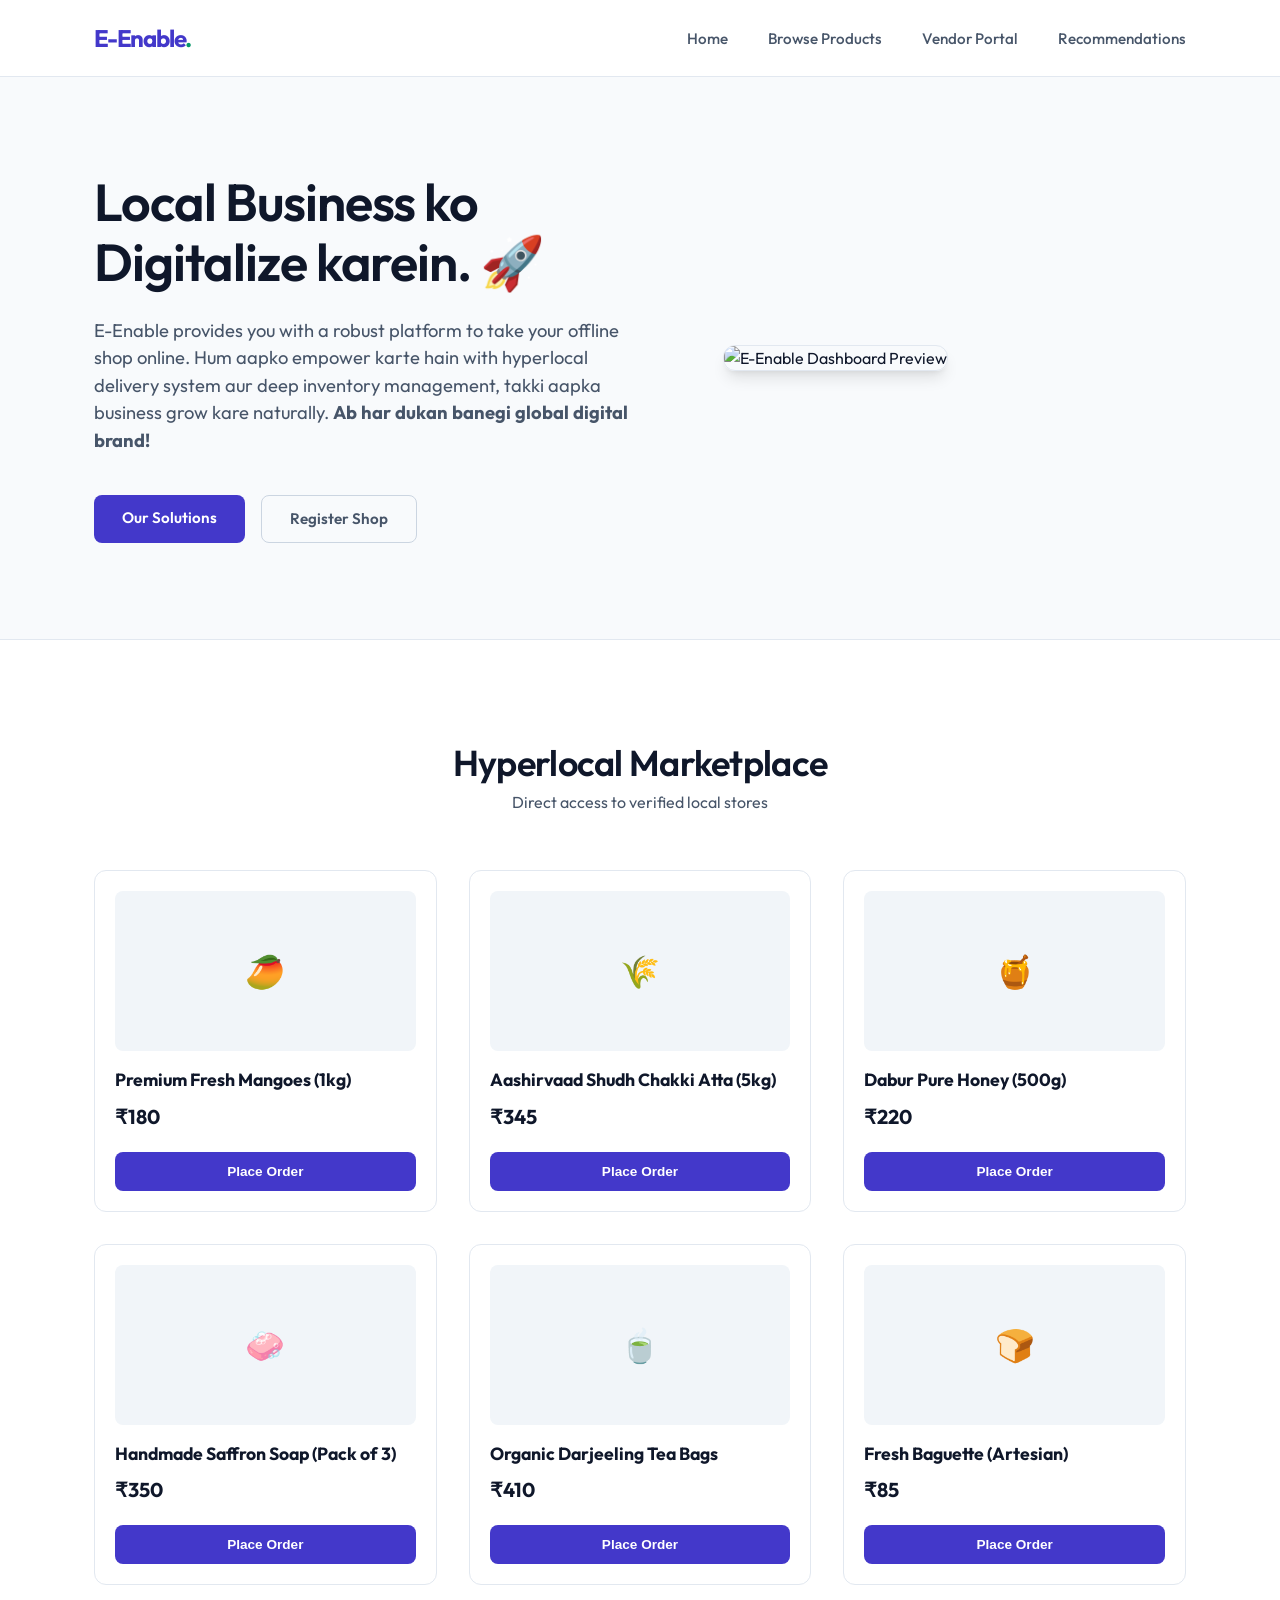
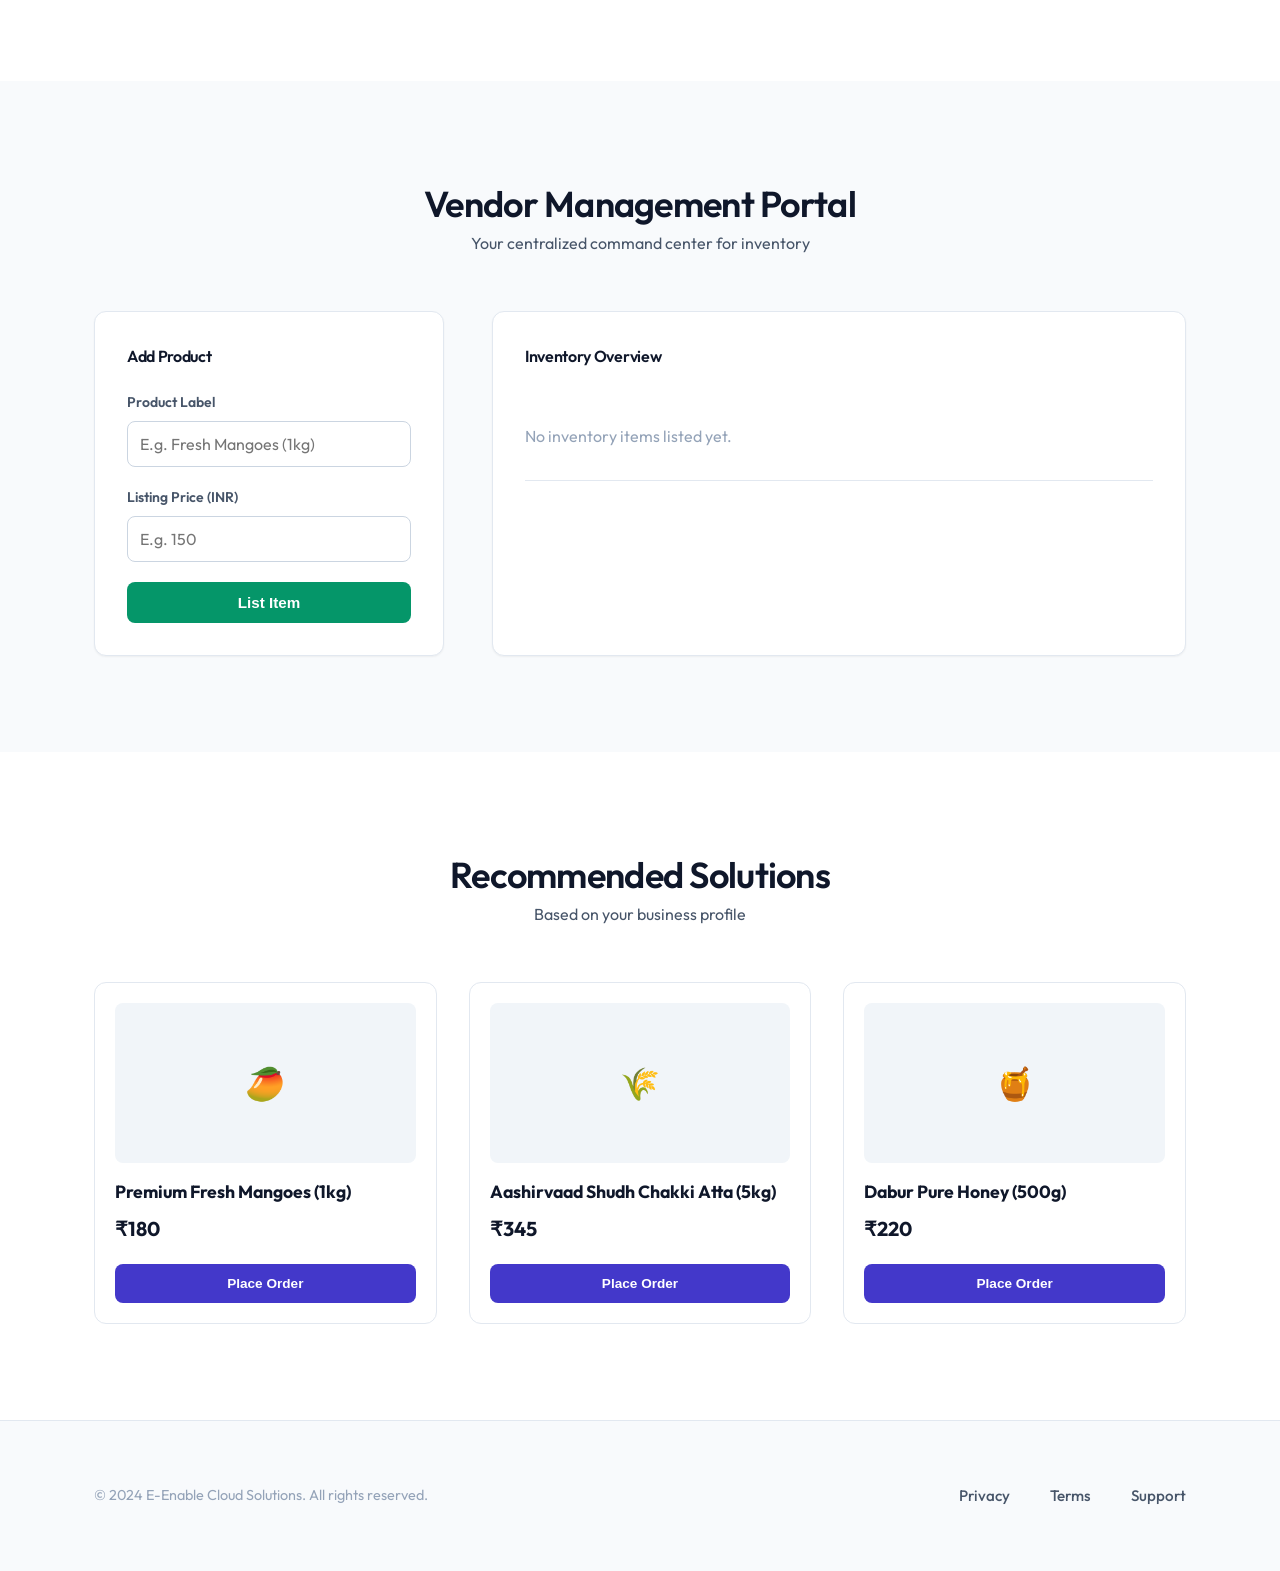
==== index.html @ 658ec9e9 "Done" ====
<!DOCTYPE html>
<html lang="en">
<head>
    <meta charset="UTF-8">
    <meta name="viewport" content="width=device-width, initial-scale=1.0">
    <title>E-Enable | Professional E-Commerce Enabler for Local Shops</title>
    <!-- Professional Google Font: Outfit (Tech-forward and clean) -->
    <link href="https://fonts.googleapis.com/css2?family=Outfit:wght@300;400;500;600;700&display=swap" rel="stylesheet">
    <link rel="stylesheet" href="style.css">
</head>
<body>
    <!-- Navbar -->
    <nav class="navbar">
        <div class="container flex-nav">
            <h1 class="logo">E-Enable<span>.</span></h1>
            <ul class="nav-links">
                <li><a href="#home">Home</a></li>
                <li><a href="#hyperlocal">Browse Products</a></li>
                <li><a href="#vendor">Vendor Portal</a></li>
                <li><a href="#recommendations">Recommendations</a></li>
            </ul>
        </div>
    </nav>

    <!-- Hero Section -->
    <header id="home" class="hero">
        <div class="container hero-content-wrapper">
            <div class="hero-text">
                <h2>Local Business ko Digitalize karein. 🚀</h2>
                <p>E-Enable provides you with a robust platform to take your offline shop online. Hum aapko empower karte hain with hyperlocal delivery system aur deep inventory management, takki aapka business grow kare naturally. <strong>Ab har dukan banegi global digital brand!</strong></p>
                <div class="hero-btns">
                    <a href="#hyperlocal" class="btn-primary">Our Solutions</a>
                    <a href="#vendor" class="btn-outline">Register Shop</a>
                </div>
            </div>
            <div class="hero-image">
                <img src="professional_vendor_hero_1773980829207.png" alt="E-Enable Dashboard Preview">
            </div>
        </div>
    </header>

    <!-- Hyperlocal Section -->
    <section id="hyperlocal" class="section">
        <div class="container">
            <div class="text-center" style="margin-bottom: 3.5rem;">
                <h3 style="font-size: 2.25rem;">Hyperlocal Marketplace</h3>
                <p style="color: var(--text-secondary);">Direct access to verified local stores</p>
            </div>
            <div id="product-grid" class="grid-container">
                <!-- Data-driven product cards -->
            </div>
        </div>
    </section>

    <!-- Vendor Dashboard -->
    <section id="vendor" class="section" style="background-color: var(--bg-surface);">
        <div class="container">
            <div class="text-center" style="margin-bottom: 3.5rem;">
                <h3 style="font-size: 2.25rem;">Vendor Management Portal</h3>
                <p style="color: var(--text-secondary);">Your centralized command center for inventory</p>
            </div>
            <div class="dashboard-wrapper">
                <!-- Add Product Form -->
                <div class="dashboard-card shadow-lg">
                    <h4 style="margin-bottom: 1.5rem;">Add Product</h4>
                    <form id="add-product-form">
                        <div class="form-group">
                            <label for="p-name">Product Label</label>
                            <input type="text" id="p-name" placeholder="E.g. Fresh Mangoes (1kg)" required>
                        </div>
                        <div class="form-group">
                            <label for="p-price">Listing Price (INR)</label>
                            <input type="number" id="p-price" placeholder="E.g. 150" required>
                        </div>
                        <button type="submit" class="btn-success">List Item</button>
                    </form>
                </div>

                <!-- Inventory List -->
                <div class="dashboard-card shadow-lg">
                    <h4 style="margin-bottom: 1.5rem;">Inventory Overview</h4>
                    <ul id="vendor-product-list" class="product-list">
                        <li class="empty-msg" style="text-align: center; padding: 2rem 0; color: var(--text-muted);">
                            No inventory items listed yet.
                        </li>
                    </ul>
                </div>
            </div>
        </div>
    </section>

    <!-- Recommendations -->
    <section id="recommendations" class="section">
        <div class="container">
            <div class="text-center" style="margin-bottom: 3.5rem;">
                <h3 style="font-size: 2.25rem;">Recommended Solutions</h3>
                <p style="color: var(--text-secondary);">Based on your business profile</p>
            </div>
            <div id="recommendation-grid" class="grid-container">
                <!-- Dynamic Recommendations -->
            </div>
        </div>
    </section>

    <!-- Simple Professional Footer -->
    <footer class="section" style="padding: 4rem 0; border-top: 1px solid var(--border-light); background: var(--bg-surface);">
        <div class="container flex-nav">
            <p style="color: var(--text-muted); font-size: 0.9rem;">&copy; 2024 E-Enable Cloud Solutions. All rights reserved.</p>
            <div class="nav-links">
                <a href="#">Privacy</a>
                <a href="#">Terms</a>
                <a href="#">Support</a>
            </div>
        </div>
    </footer>

    <script src="script.js"></script>
</body>
</html>
---- style.css ----
/* 
  Professional E-Commerce Enabler Design System 
  Focus: Clean, Modern, Minimalist, Enterprise-grade 
*/

:root {
    /* Refined Color Palette (Professional / Fintech feel) */
    --brand-primary: #4338ca; /* Indigo 700 */
    --brand-primary-hover: #3730a3;
    --brand-secondary: #059669; /* Emerald 600 */
    --brand-secondary-hover: #047857;
    
    --bg-main: #ffffff;
    --bg-surface: #f8fafc;
    --bg-accent: #f1f5f9;
    
    --text-primary: #0f172a; /* Slate 900 */
    --text-secondary: #475569; /* Slate 600 */
    --text-muted: #94a3b8; /* Slate 400 */
    
    --border-light: #e2e8f0;
    --border-base: #cbd5e1;
    
    /* Soft Professional Shadows */
    --shadow-sm: 0 1px 2px 0 rgb(0 0 0 / 0.05);
    --shadow-md: 0 4px 6px -1px rgb(0 0 0 / 0.1), 0 2px 4px -2px rgb(0 0 0 / 0.1);
    --shadow-lg: 0 10px 15px -3px rgb(0 0 0 / 0.1), 0 4px 6px -4px rgb(0 0 0 / 0.1);
    
    --radius-md: 8px;
    --radius-lg: 12px;
    --transition: all 0.2s cubic-bezier(0.4, 0, 0.2, 1);
}

/* Global Reset & Base */
* {
    margin: 0;
    padding: 0;
    box-sizing: border-box;
    -webkit-font-smoothing: antialiased;
}

body {
    font-family: 'Outfit', sans-serif;
    background-color: var(--bg-main);
    color: var(--text-primary);
    line-height: 1.5;
    scroll-behavior: smooth;
}

.container {
    max-width: 1140px;
    margin: 0 auto;
    padding: 0 1.5rem;
}

h1, h2, h3, h4 {
    font-family: 'Outfit', sans-serif; /* Switched to Outfit for a more tech-forward look */
    font-weight: 600;
    letter-spacing: -0.02em;
}

.text-center { text-align: center; }
.section { padding: 6rem 0; }

/* Navbar - Sleek & Modern */
.navbar {
    background: rgba(255, 255, 255, 0.8);
    backdrop-filter: blur(12px);
    border-bottom: 1px solid var(--border-light);
    padding: 1.25rem 0;
    position: sticky;
    top: 0;
    z-index: 1000;
}

.flex-nav {
    display: flex;
    justify-content: space-between;
    align-items: center;
}

.logo {
    font-size: 1.5rem;
    font-weight: 700;
    color: var(--brand-primary);
    letter-spacing: -0.05em;
}

.logo span { color: var(--brand-secondary); }

.nav-links {
    list-style: none;
    display: flex;
    gap: 2.5rem;
}

.nav-links a {
    text-decoration: none;
    color: var(--text-secondary);
    font-size: 0.95rem;
    font-weight: 500;
    transition: var(--transition);
}

.nav-links a:hover { color: var(--brand-primary); }

/* Hero Section - Professional White/Indigo contrast */
.hero {
    background-color: var(--bg-surface);
    padding: 6rem 0;
    border-bottom: 1px solid var(--border-light);
}

.hero-content-wrapper {
    display: grid;
    grid-template-columns: 1.1fr 0.9fr;
    align-items: center;
    gap: 4rem;
}

.hero h2 {
    font-size: 3.25rem;
    color: var(--text-primary);
    line-height: 1.15;
    margin-bottom: 1.5rem;
}

.hero p {
    font-size: 1.15rem;
    color: var(--text-secondary);
    margin-bottom: 2.5rem;
    max-width: 540px;
}

.hero-btns {
    display: flex;
    gap: 1rem;
}

.hero-image img {
    width: 100%;
    border-radius: var(--radius-lg);
    box-shadow: var(--shadow-lg);
    border: 1px solid var(--border-light);
}

/* Common Buttons */
.btn-primary, .btn-outline, .btn-success {
    padding: 0.75rem 1.75rem;
    border-radius: var(--radius-md);
    font-weight: 600;
    font-size: 0.95rem;
    cursor: pointer;
    transition: var(--transition);
    text-decoration: none;
    display: inline-block;
    border: none;
    text-align: center;
}

.btn-primary {
    background-color: var(--brand-primary);
    color: #fff;
}

.btn-primary:hover {
    background-color: var(--brand-primary-hover);
    transform: translateY(-1px);
    box-shadow: 0 4px 12px rgba(67, 56, 202, 0.25);
}

.btn-outline {
    background: transparent;
    border: 1px solid var(--border-base);
    color: var(--text-secondary);
}

.btn-outline:hover {
    background: var(--bg-accent);
    color: var(--text-primary);
}

.btn-success {
    background-color: var(--brand-secondary);
    color: #fff;
    width: 100%;
}

/* Product Cards - Minimalist */
.grid-container {
    display: grid;
    grid-template-columns: repeat(auto-fill, minmax(260px, 1fr));
    gap: 2rem;
}

.card {
    background: #fff;
    border: 1px solid var(--border-light);
    border-radius: var(--radius-lg);
    padding: 1.25rem;
    transition: var(--transition);
}

.card:hover {
    border-color: var(--brand-primary);
    box-shadow: var(--shadow-md);
    transform: translateY(-4px);
}

.product-img {
    background-color: var(--bg-accent);
    height: 160px;
    border-radius: var(--radius-md);
    margin-bottom: 1rem;
    display: flex;
    align-items: center;
    justify-content: center;
    font-size: 2rem;
}

.card h5 {
    font-size: 1.1rem;
    margin-bottom: 0.5rem;
    color: var(--text-primary);
}

.price {
    display: block;
    font-weight: 700;
    font-size: 1.25rem;
    color: var(--text-primary);
    margin-bottom: 1.25rem;
}

/* Dashboard UI */
.dashboard-wrapper {
    display: grid;
    grid-template-columns: 350px 1fr;
    gap: 3rem;
}

.dashboard-card {
    background: #fff;
    border: 1px solid var(--border-light);
    border-radius: var(--radius-lg);
    padding: 2rem;
    box-shadow: var(--shadow-sm);
}

.form-group { margin-bottom: 1.25rem; }
.form-group label {
    display: block;
    font-size: 0.875rem;
    font-weight: 600;
    margin-bottom: 0.5rem;
    color: var(--text-secondary);
}

.form-group input {
    width: 100%;
    padding: 0.75rem;
    border: 1px solid var(--border-base);
    border-radius: var(--radius-md);
    font-family: inherit;
    font-size: 1rem;
    transition: border-color 0.2s;
}

.form-group input:focus {
    outline: none;
    border-color: var(--brand-primary);
}

.product-list li {
    list-style: none;
    display: flex;
    justify-content: space-between;
    align-items: center;
    padding: 1rem 0;
    border-bottom: 1px solid var(--border-light);
}

.btn-delete {
    background: #fee2e2;
    color: #ef4444;
    border: none;
    padding: 0.4rem 0.8rem;
    border-radius: 6px;
    font-size: 0.8rem;
    font-weight: 600;
    cursor: pointer;
}

/* Responsive */
@media (max-width: 900px) {
    .hero-content-wrapper { grid-template-columns: 1fr; gap: 3rem; }
    .hero h2 { font-size: 2.5rem; }
    .dashboard-wrapper { grid-template-columns: 1fr; }
}
@media (max-width: 600px) {
    .nav-links { display: none; }
    .section { padding: 4rem 0; }
}
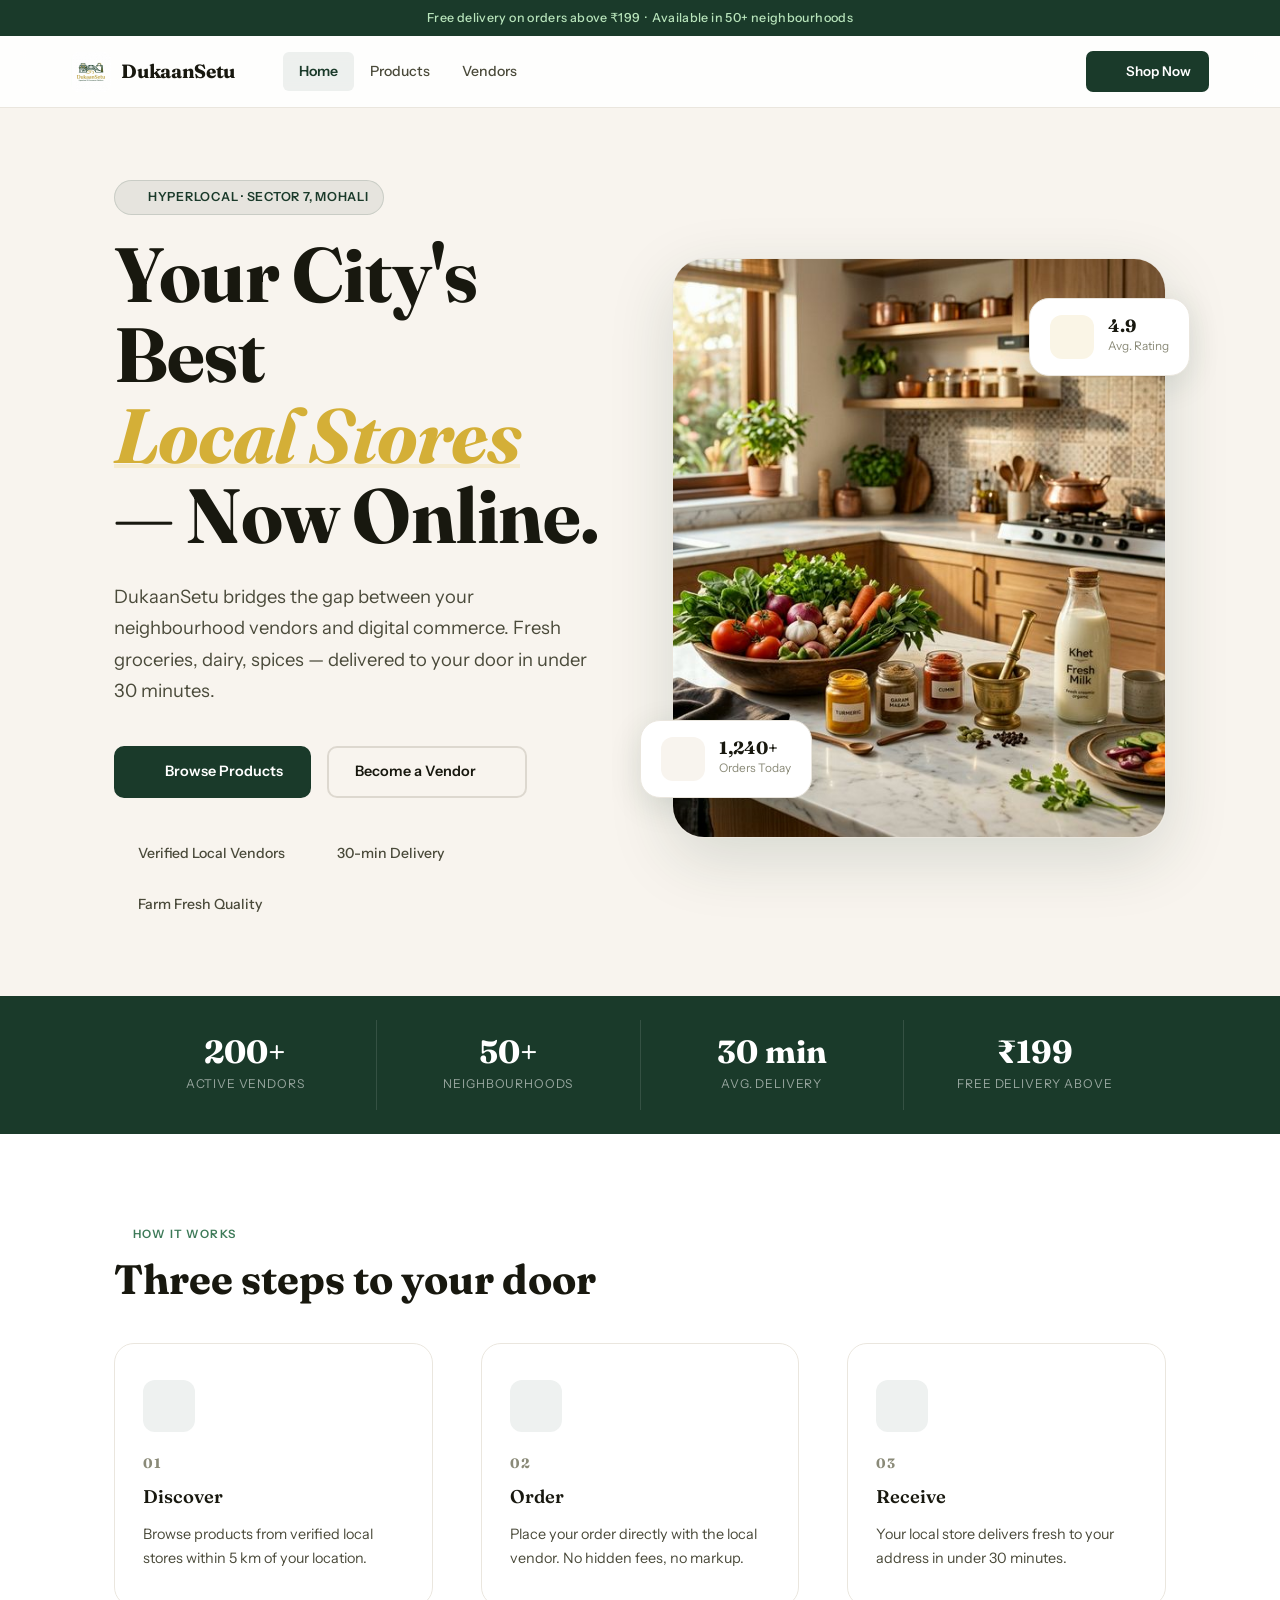
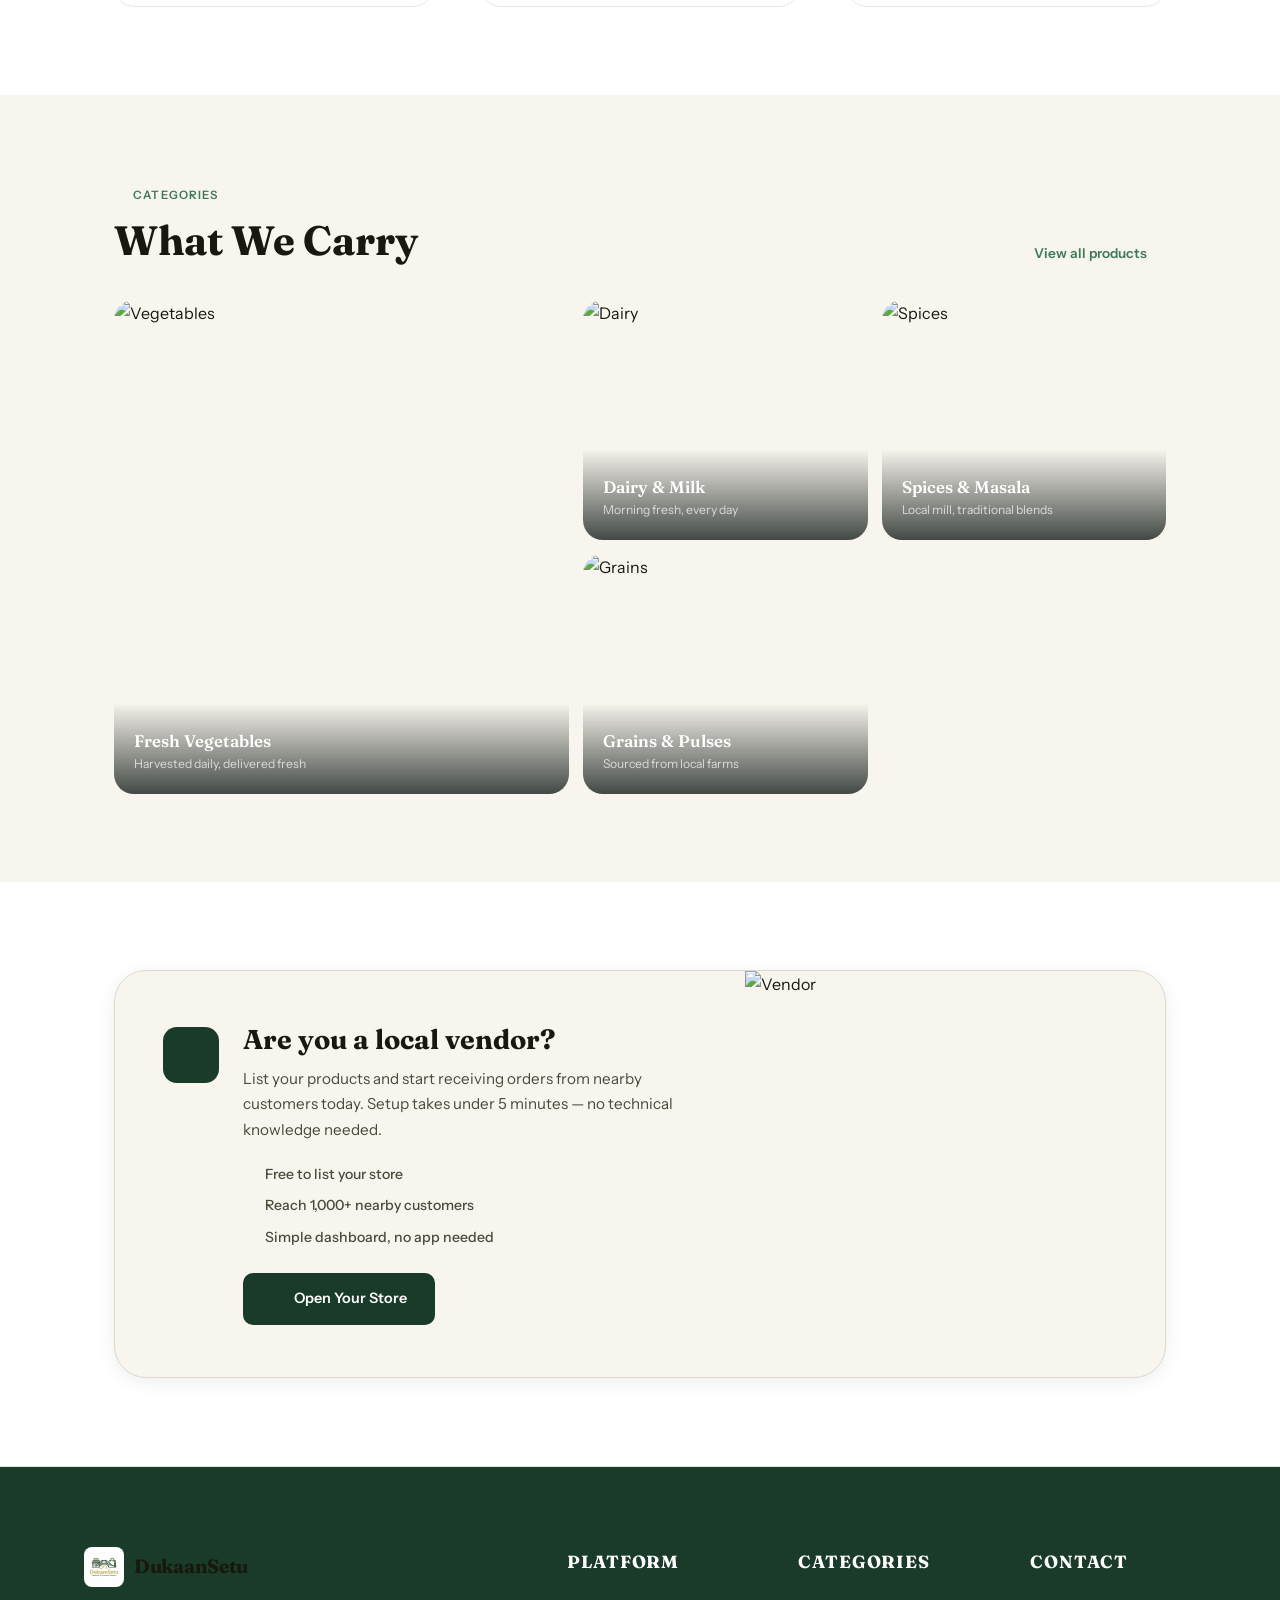
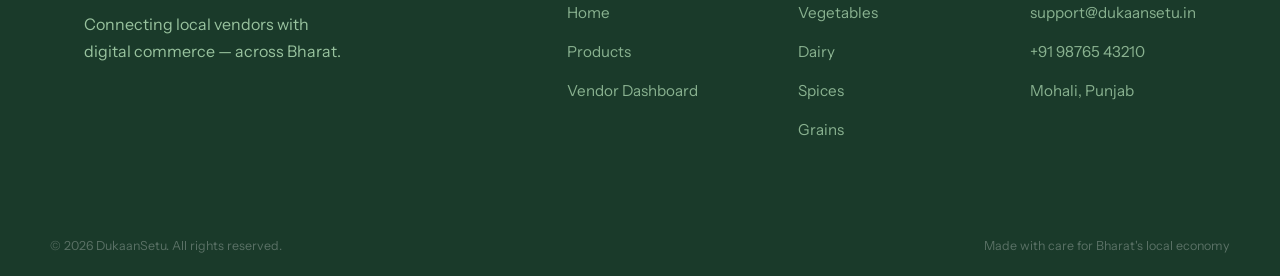
==== commit e0d0fcc3: "Done" ====
--- a/index.html
+++ b/index.html
@@ -1,119 +1,319 @@
 <!DOCTYPE html>
 <html lang="en">
 <head>
-    <meta charset="UTF-8">
-    <meta name="viewport" content="width=device-width, initial-scale=1.0">
-    <title>E-Enable | Professional E-Commerce Enabler for Local Shops</title>
-    <!-- Professional Google Font: Outfit (Tech-forward and clean) -->
-    <link href="https://fonts.googleapis.com/css2?family=Outfit:wght@300;400;500;600;700&display=swap" rel="stylesheet">
-    <link rel="stylesheet" href="style.css">
+  <meta charset="UTF-8"/>
+  <meta name="viewport" content="width=device-width, initial-scale=1.0"/>
+  <title>DukaanSetu — Hyperlocal Commerce Platform</title>
+  <link rel="stylesheet" href="style.css"/>
+  <link rel="preconnect" href="https://fonts.googleapis.com">
+  <link href="https://fonts.googleapis.com/css2?family=Fraunces:opsz,wght@9..144,300;9..144,500;9..144,700&family=Instrument+Sans:wght@400;500;600&display=swap" rel="stylesheet">
+  <!-- AOS Animation Library -->
+  <link href="https://unpkg.com/aos@2.3.1/dist/aos.css" rel="stylesheet">
+  <!-- Lucide icons -->
+  <script src="https://unpkg.com/lucide@latest/dist/umd/lucide.min.js"></script>
 </head>
 <body>
-    <!-- Navbar -->
-    <nav class="navbar">
-        <div class="container flex-nav">
-            <h1 class="logo">E-Enable<span>.</span></h1>
-            <ul class="nav-links">
-                <li><a href="#home">Home</a></li>
-                <li><a href="#hyperlocal">Browse Products</a></li>
-                <li><a href="#vendor">Vendor Portal</a></li>
-                <li><a href="#recommendations">Recommendations</a></li>
-            </ul>
-        </div>
-    </nav>
-
-    <!-- Hero Section -->
-    <header id="home" class="hero">
-        <div class="container hero-content-wrapper">
-            <div class="hero-text">
-                <h2>Local Business ko Digitalize karein. 🚀</h2>
-                <p>E-Enable provides you with a robust platform to take your offline shop online. Hum aapko empower karte hain with hyperlocal delivery system aur deep inventory management, takki aapka business grow kare naturally. <strong>Ab har dukan banegi global digital brand!</strong></p>
-                <div class="hero-btns">
-                    <a href="#hyperlocal" class="btn-primary">Our Solutions</a>
-                    <a href="#vendor" class="btn-outline">Register Shop</a>
-                </div>
-            </div>
-            <div class="hero-image">
-                <img src="professional_vendor_hero_1773980829207.png" alt="E-Enable Dashboard Preview">
-            </div>
-        </div>
-    </header>
-
-    <!-- Hyperlocal Section -->
-    <section id="hyperlocal" class="section">
-        <div class="container">
-            <div class="text-center" style="margin-bottom: 3.5rem;">
-                <h3 style="font-size: 2.25rem;">Hyperlocal Marketplace</h3>
-                <p style="color: var(--text-secondary);">Direct access to verified local stores</p>
-            </div>
-            <div id="product-grid" class="grid-container">
-                <!-- Data-driven product cards -->
-            </div>
-        </div>
-    </section>
-
-    <!-- Vendor Dashboard -->
-    <section id="vendor" class="section" style="background-color: var(--bg-surface);">
-        <div class="container">
-            <div class="text-center" style="margin-bottom: 3.5rem;">
-                <h3 style="font-size: 2.25rem;">Vendor Management Portal</h3>
-                <p style="color: var(--text-secondary);">Your centralized command center for inventory</p>
-            </div>
-            <div class="dashboard-wrapper">
-                <!-- Add Product Form -->
-                <div class="dashboard-card shadow-lg">
-                    <h4 style="margin-bottom: 1.5rem;">Add Product</h4>
-                    <form id="add-product-form">
-                        <div class="form-group">
-                            <label for="p-name">Product Label</label>
-                            <input type="text" id="p-name" placeholder="E.g. Fresh Mangoes (1kg)" required>
-                        </div>
-                        <div class="form-group">
-                            <label for="p-price">Listing Price (INR)</label>
-                            <input type="number" id="p-price" placeholder="E.g. 150" required>
-                        </div>
-                        <button type="submit" class="btn-success">List Item</button>
-                    </form>
-                </div>
-
-                <!-- Inventory List -->
-                <div class="dashboard-card shadow-lg">
-                    <h4 style="margin-bottom: 1.5rem;">Inventory Overview</h4>
-                    <ul id="vendor-product-list" class="product-list">
-                        <li class="empty-msg" style="text-align: center; padding: 2rem 0; color: var(--text-muted);">
-                            No inventory items listed yet.
-                        </li>
-                    </ul>
-                </div>
-            </div>
-        </div>
-    </section>
-
-    <!-- Recommendations -->
-    <section id="recommendations" class="section">
-        <div class="container">
-            <div class="text-center" style="margin-bottom: 3.5rem;">
-                <h3 style="font-size: 2.25rem;">Recommended Solutions</h3>
-                <p style="color: var(--text-secondary);">Based on your business profile</p>
-            </div>
-            <div id="recommendation-grid" class="grid-container">
-                <!-- Dynamic Recommendations -->
-            </div>
-        </div>
-    </section>
-
-    <!-- Simple Professional Footer -->
-    <footer class="section" style="padding: 4rem 0; border-top: 1px solid var(--border-light); background: var(--bg-surface);">
-        <div class="container flex-nav">
-            <p style="color: var(--text-muted); font-size: 0.9rem;">&copy; 2024 E-Enable Cloud Solutions. All rights reserved.</p>
-            <div class="nav-links">
-                <a href="#">Privacy</a>
-                <a href="#">Terms</a>
-                <a href="#">Support</a>
-            </div>
-        </div>
-    </footer>
-
-    <script src="script.js"></script>
+
+<div class="topbar">
+  <span>Free delivery on orders above ₹199 &nbsp;·&nbsp; Available in 50+ neighbourhoods</span>
+</div>
+
+<nav class="navbar" id="navbar">
+  <div class="nav-inner">
+    <a href="index.html" class="nav-logo">
+      <img src="logo.png" alt="DukaanSetu" class="logo-img">
+      <span class="logo-text">DukaanSetu</span>
+    </a>
+    <ul class="nav-links" id="navLinks">
+      <li><a href="index.html" class="nav-link active">Home</a></li>
+      <li><a href="products.html" class="nav-link">Products</a></li>
+      <li><a href="vendor.html" class="nav-link">Vendors</a></li>
+    </ul>
+
+    <div class="nav-actions">
+      <a href="products.html" class="nav-action-btn">
+        <i data-lucide="shopping-bag" class="icon-sm"></i>
+        <span>Shop Now</span>
+      </a>
+      <button class="hamburger" id="hamburger" aria-label="Menu">
+        <i data-lucide="menu" class="icon-sm"></i>
+      </button>
+    </div>
+
+  </div>
+</nav>
+
+<!-- ═══════════════════════════════════════
+     HERO
+     ════════════════════════════════════════ -->
+<section class="hero">
+  <div class="hero-left" data-aos="fade-up">
+    <div class="hero-tag">
+      <i data-lucide="map-pin" class="icon-xs"></i>
+      Hyperlocal · Sector 7, Mohali
+    </div>
+    <h1 class="hero-h1">
+      Your City's Best<br>
+      <em>Local Stores</em><br>
+      — Now Online.
+    </h1>
+    <p class="hero-body">
+      DukaanSetu bridges the gap between your neighbourhood vendors and digital commerce.
+      Fresh groceries, dairy, spices — delivered to your door in under 30 minutes.
+    </p>
+    <div class="hero-cta-row">
+      <a href="products.html" class="btn btn-forest">
+        <i data-lucide="store" class="icon-sm"></i>
+        Browse Products
+      </a>
+      <a href="vendor.html" class="btn btn-ghost">
+        Become a Vendor
+        <i data-lucide="arrow-right" class="icon-sm"></i>
+      </a>
+    </div>
+    <div class="hero-trust">
+      <div class="trust-item">
+        <i data-lucide="shield-check" class="icon-sm trust-icon"></i>
+        <span>Verified Local Vendors</span>
+      </div>
+      <div class="trust-item">
+        <i data-lucide="clock" class="icon-sm trust-icon"></i>
+        <span>30-min Delivery</span>
+      </div>
+      <div class="trust-item">
+        <i data-lucide="leaf" class="icon-sm trust-icon"></i>
+        <span>Farm Fresh Quality</span>
+      </div>
+    </div>
+  </div>
+
+  <div class="hero-right" data-aos="zoom-in" data-aos-delay="100">
+    <div class="hero-img-stack">
+      <img
+        src="hero.png"
+        alt="Premium Local Cuisine"
+        class="hero-main-img"
+      />
+      <!-- Floating card 1 -->
+      <div class="float-card float-card-1" data-aos="fade-left" data-aos-delay="300">
+        <div class="float-card-icon">
+          <i data-lucide="package-check" class="icon-sm"></i>
+        </div>
+        <div>
+          <p class="float-card-num">1,240+</p>
+          <p class="float-card-label">Orders Today</p>
+        </div>
+      </div>
+      <!-- Floating card 2 -->
+      <div class="float-card float-card-2" data-aos="fade-right" data-aos-delay="500">
+        <div class="float-card-icon float-card-icon--gold">
+          <i data-lucide="star" class="icon-sm"></i>
+        </div>
+        <div>
+          <p class="float-card-num">4.9</p>
+          <p class="float-card-label">Avg. Rating</p>
+        </div>
+      </div>
+    </div>
+  </div>
+</section>
+
+<!-- ═══════════════════════════════════════
+     STATS BAND
+     ════════════════════════════════════════ -->
+<div class="stats-band" data-aos="fade-up">
+  <div class="stats-inner">
+    <div class="stat-block">
+      <p class="stat-big">200+</p>
+      <p class="stat-sub">Active Vendors</p>
+    </div>
+    <div class="stat-divider"></div>
+    <div class="stat-block">
+      <p class="stat-big">50+</p>
+      <p class="stat-sub">Neighbourhoods</p>
+    </div>
+    <div class="stat-divider"></div>
+    <div class="stat-block">
+      <p class="stat-big">30 min</p>
+      <p class="stat-sub">Avg. Delivery</p>
+    </div>
+    <div class="stat-divider"></div>
+    <div class="stat-block">
+      <p class="stat-big">₹199</p>
+      <p class="stat-sub">Free Delivery Above</p>
+    </div>
+  </div>
+</div>
+
+<!-- ═══════════════════════════════════════
+     HOW IT WORKS
+     ════════════════════════════════════════ -->
+<section class="section how-section">
+  <div class="container">
+    <div class="section-kicker" data-aos="fade-right">
+      <i data-lucide="zap" class="icon-xs kicker-icon"></i>
+      How It Works
+    </div>
+    <h2 class="section-h2" data-aos="fade-up">Three steps to your door</h2>
+
+    <div class="steps-row">
+      <div class="step-card" data-aos="fade-up" data-aos-delay="100">
+        <div class="step-icon-wrap">
+          <i data-lucide="search" class="icon-md"></i>
+        </div>
+        <span class="step-num">01</span>
+        <h3>Discover</h3>
+        <p>Browse products from verified local stores within 5 km of your location.</p>
+      </div>
+      <div class="step-connector" data-aos="fade-in" data-aos-delay="200"><i data-lucide="arrow-right" class="icon-sm"></i></div>
+      <div class="step-card" data-aos="fade-up" data-aos-delay="300">
+        <div class="step-icon-wrap">
+          <i data-lucide="shopping-cart" class="icon-md"></i>
+        </div>
+        <span class="step-num">02</span>
+        <h3>Order</h3>
+        <p>Place your order directly with the local vendor. No hidden fees, no markup.</p>
+      </div>
+      <div class="step-connector" data-aos="fade-in" data-aos-delay="400"><i data-lucide="arrow-right" class="icon-sm"></i></div>
+      <div class="step-card" data-aos="fade-up" data-aos-delay="500">
+        <div class="step-icon-wrap">
+          <i data-lucide="bike" class="icon-md"></i>
+        </div>
+        <span class="step-num">03</span>
+        <h3>Receive</h3>
+        <p>Your local store delivers fresh to your address in under 30 minutes.</p>
+      </div>
+    </div>
+  </div>
+</section>
+
+<!-- ═══════════════════════════════════════
+     CATEGORIES
+     ════════════════════════════════════════ -->
+<section class="section cat-section">
+  <div class="container">
+    <div class="section-row-header" data-aos="fade-right">
+      <div>
+        <div class="section-kicker">
+          <i data-lucide="grid-2x2" class="icon-xs kicker-icon"></i>
+          Categories
+        </div>
+        <h2 class="section-h2" style="margin-bottom:0">What We Carry</h2>
+      </div>
+      <a href="products.html" class="link-arrow">
+        View all products <i data-lucide="arrow-right" class="icon-xs"></i>
+      </a>
+    </div>
+
+    <div class="cat-bento">
+      <a href="products.html" class="cat-tile cat-tile-lg" data-aos="zoom-in" data-aos-delay="100">
+        <img src="https://images.unsplash.com/photo-1540420773420-3366772f4999?w=700&q=80&fit=crop" alt="Vegetables"/>
+        <div class="cat-tile-body">
+          <span class="cat-tile-label">Fresh Vegetables</span>
+          <span class="cat-tile-sub">Harvested daily, delivered fresh</span>
+        </div>
+      </a>
+      <a href="products.html" class="cat-tile" data-aos="zoom-in" data-aos-delay="200">
+        <img src="https://images.unsplash.com/photo-1563636619-e9143da7973b?w=500&q=80&fit=crop" alt="Dairy"/>
+        <div class="cat-tile-body">
+          <span class="cat-tile-label">Dairy & Milk</span>
+          <span class="cat-tile-sub">Morning fresh, every day</span>
+        </div>
+      </a>
+      <a href="products.html" class="cat-tile" data-aos="zoom-in" data-aos-delay="300">
+        <img src="https://images.unsplash.com/photo-1578916171728-46686eac8d58?w=500&q=80&fit=crop" alt="Spices"/>
+        <div class="cat-tile-body">
+          <span class="cat-tile-label">Spices & Masala</span>
+          <span class="cat-tile-sub">Local mill, traditional blends</span>
+        </div>
+      </a>
+      <a href="products.html" class="cat-tile" data-aos="zoom-in" data-aos-delay="400">
+        <img src="https://images.unsplash.com/photo-1536304993881-ff86e0c9e54a?w=500&q=80&fit=crop" alt="Grains"/>
+        <div class="cat-tile-body">
+          <span class="cat-tile-label">Grains & Pulses</span>
+          <span class="cat-tile-sub">Sourced from local farms</span>
+        </div>
+      </a>
+    </div>
+  </div>
+</section>
+
+<!-- ═══════════════════════════════════════
+     VENDOR CTA
+     ════════════════════════════════════════ -->
+<section class="vendor-cta-section">
+  <div class="container">
+    <div class="vendor-cta-card" data-aos="fade-up">
+      <div class="vendor-cta-left">
+        <div class="vendor-cta-icon">
+          <i data-lucide="store" class="icon-lg"></i>
+        </div>
+        <div>
+          <h3>Are you a local vendor?</h3>
+          <p>List your products and start receiving orders from nearby customers today. Setup takes under 5 minutes — no technical knowledge needed.</p>
+          <ul class="vendor-cta-list">
+            <li><i data-lucide="check" class="icon-xs"></i> Free to list your store</li>
+            <li><i data-lucide="check" class="icon-xs"></i> Reach 1,000+ nearby customers</li>
+            <li><i data-lucide="check" class="icon-xs"></i> Simple dashboard, no app needed</li>
+          </ul>
+          <a href="vendor.html" class="btn btn-forest" style="margin-top:24px">
+            <i data-lucide="plus-circle" class="icon-sm"></i>
+            Open Your Store
+          </a>
+        </div>
+      </div>
+      <div class="vendor-cta-right" data-aos="fade-left" data-aos-delay="200">
+        <img
+          src="https://images.unsplash.com/photo-1556742049-0cfed4f6a45d?w=600&q=80&fit=crop&crop=center"
+          alt="Vendor"
+        />
+      </div>
+    </div>
+  </div>
+</section>
+
+<!-- ═══════════════════════════════════════
+     FOOTER
+     ════════════════════════════════════════ -->
+<footer class="footer">
+  <div class="footer-inner">
+    <div class="footer-brand">
+      <a href="index.html" class="nav-logo">
+        <img src="logo.png" alt="DukaanSetu Logo" class="logo-img">
+        <span class="logo-text">DukaanSetu</span>
+      </a>
+      <p class="footer-tagline">Connecting local vendors with<br>digital commerce — across Bharat.</p>
+    </div>
+    <div class="footer-links">
+      <div class="footer-col">
+        <p class="footer-col-title">Platform</p>
+        <a href="index.html">Home</a>
+        <a href="products.html">Products</a>
+        <a href="vendor.html">Vendor Dashboard</a>
+      </div>
+      <div class="footer-col">
+        <p class="footer-col-title">Categories</p>
+        <a href="products.html">Vegetables</a>
+        <a href="products.html">Dairy</a>
+        <a href="products.html">Spices</a>
+        <a href="products.html">Grains</a>
+      </div>
+      <div class="footer-col">
+        <p class="footer-col-title">Contact</p>
+        <a href="#">support@dukaansetu.in</a>
+        <a href="#">+91 98765 43210</a>
+        <a href="#">Mohali, Punjab</a>
+      </div>
+    </div>
+  </div>
+  <div class="footer-bottom">
+    <span>&copy; 2026 DukaanSetu. All rights reserved.</span>
+    <span>Made with care for Bharat's local economy</span>
+  </div>
+</footer>
+
+<!-- AOS Animation Logic -->
+<script src="https://unpkg.com/aos@2.3.1/dist/aos.js"></script>
+<script src="script.js"></script>
 </body>
 </html>
--- a/style.css
+++ b/style.css
@@ -1,303 +1,1212 @@
-/* 
-  Professional E-Commerce Enabler Design System 
-  Focus: Clean, Modern, Minimalist, Enterprise-grade 
-*/
-
+/* ═══════════════════════════════════════════════
+   DukaanSetu  ·  style.css
+   Aesthetic : Refined editorial · forest green + warm cream + deep ink
+   Fonts     : Fraunces (display serif) + Instrument Sans (UI)
+   ═══════════════════════════════════════════════ */
+
+/* ─── TOKENS ──────────────────────────────────── */
 :root {
-    /* Refined Color Palette (Professional / Fintech feel) */
-    --brand-primary: #4338ca; /* Indigo 700 */
-    --brand-primary-hover: #3730a3;
-    --brand-secondary: #059669; /* Emerald 600 */
-    --brand-secondary-hover: #047857;
-    
-    --bg-main: #ffffff;
-    --bg-surface: #f8fafc;
-    --bg-accent: #f1f5f9;
-    
-    --text-primary: #0f172a; /* Slate 900 */
-    --text-secondary: #475569; /* Slate 600 */
-    --text-muted: #94a3b8; /* Slate 400 */
-    
-    --border-light: #e2e8f0;
-    --border-base: #cbd5e1;
-    
-    /* Soft Professional Shadows */
-    --shadow-sm: 0 1px 2px 0 rgb(0 0 0 / 0.05);
-    --shadow-md: 0 4px 6px -1px rgb(0 0 0 / 0.1), 0 2px 4px -2px rgb(0 0 0 / 0.1);
-    --shadow-lg: 0 10px 15px -3px rgb(0 0 0 / 0.1), 0 4px 6px -4px rgb(0 0 0 / 0.1);
-    
-    --radius-md: 8px;
-    --radius-lg: 12px;
-    --transition: all 0.2s cubic-bezier(0.4, 0, 0.2, 1);
-}
-
-/* Global Reset & Base */
-* {
-    margin: 0;
-    padding: 0;
-    box-sizing: border-box;
-    -webkit-font-smoothing: antialiased;
-}
-
+  /* Premium Palette */
+  --forest:       #1A3A2A;
+  --forest-mid:   #2B5C41;
+  --forest-lt:    #3D7A58;
+  --leaf:         #7DC983;
+  --leaf-lt:      #B8E4BB;
+  --gold:         #D4AF37; /* New Gold Accent */
+  --gold-lt:      #F4E4BC;
+  --cream:        #F8F4EE;
+  --cream-dk:     #EDE8DF;
+  --white:        #FFFFFF;
+  --glass:        rgba(255, 255, 255, 0.85);
+  --ink:          #18180F;
+  --ink-70:       #4A4A3A;
+  --ink-40:       #8A8A78;
+  --border:       #DDD8CF;
+  --border-lt:    #EAE6DE;
+
+  /* Refined Shadows */
+  --sh-xs: 0 1px 4px rgba(24,24,15,.06);
+  --sh-sm: 0 4px 18px rgba(26,58,42,.08);
+  --sh-md: 0 8px 32px rgba(26,58,42,.12);
+  --sh-lg: 0 20px 64px rgba(26,58,42,.15);
+
+  /* Typography */
+  --font-d: 'Fraunces', Georgia, serif;
+  --font-u: 'Instrument Sans', system-ui, sans-serif;
+
+  /* Layout */
+  --nav-h: 72px; /* Slightly taller for elegance */
+  --topbar-h: 36px;
+  --r: 12px;
+  --r-lg: 20px;
+  --r-xl: 32px;
+}
+
+/* Logo Styling */
+.logo-img {
+  width: 40px;
+  height: 40px;
+  object-fit: contain;
+  border-radius: 8px;
+}
+
+.float-card-icon--gold {
+  background: rgba(212, 175, 55, 0.15);
+  color: var(--gold);
+}
+
+
+/* ─── RESET ───────────────────────────────────── */
+*, *::before, *::after { box-sizing: border-box; margin: 0; padding: 0; }
+html { scroll-behavior: smooth; font-size: 16px; }
 body {
-    font-family: 'Outfit', sans-serif;
-    background-color: var(--bg-main);
-    color: var(--text-primary);
-    line-height: 1.5;
-    scroll-behavior: smooth;
-}
+  font-family: var(--font-u);
+  background: var(--cream);
+  color: var(--ink);
+  line-height: 1.65;
+  -webkit-font-smoothing: antialiased;
+}
+img { display: block; width: 100%; object-fit: cover; }
+a { text-decoration: none; color: inherit; }
+button { font-family: var(--font-u); }
 
 .container {
-    max-width: 1140px;
-    margin: 0 auto;
-    padding: 0 1.5rem;
-}
-
-h1, h2, h3, h4 {
-    font-family: 'Outfit', sans-serif; /* Switched to Outfit for a more tech-forward look */
-    font-weight: 600;
-    letter-spacing: -0.02em;
-}
-
-.text-center { text-align: center; }
-.section { padding: 6rem 0; }
-
-/* Navbar - Sleek & Modern */
+  max-width: 1180px;
+  margin: 0 auto;
+  padding: 0 5%;
+}
+
+/* ─── ICON SIZES ──────────────────────────────── */
+.icon-xs  { width: 14px; height: 14px; stroke-width: 2; flex-shrink: 0; }
+.icon-sm  { width: 16px; height: 16px; stroke-width: 2; flex-shrink: 0; }
+.icon-md  { width: 22px; height: 22px; stroke-width: 1.8; flex-shrink: 0; }
+.icon-lg  { width: 30px; height: 30px; stroke-width: 1.6; flex-shrink: 0; }
+
+/* ─── TOPBAR ──────────────────────────────────── */
+.topbar {
+  height: var(--topbar-h);
+  background: var(--forest);
+  display: flex;
+  align-items: center;
+  justify-content: center;
+  font-size: 0.78rem;
+  font-weight: 500;
+  color: var(--leaf-lt);
+  letter-spacing: 0.03em;
+}
+
+/* ─── NAVBAR ──────────────────────────────────── */
 .navbar {
-    background: rgba(255, 255, 255, 0.8);
-    backdrop-filter: blur(12px);
-    border-bottom: 1px solid var(--border-light);
-    padding: 1.25rem 0;
-    position: sticky;
-    top: 0;
-    z-index: 1000;
-}
-
-.flex-nav {
-    display: flex;
-    justify-content: space-between;
-    align-items: center;
-}
-
-.logo {
-    font-size: 1.5rem;
-    font-weight: 700;
-    color: var(--brand-primary);
-    letter-spacing: -0.05em;
-}
-
-.logo span { color: var(--brand-secondary); }
-
+  position: sticky;
+  top: 0;
+  z-index: 300;
+  height: var(--nav-h);
+  background: var(--glass);
+  backdrop-filter: blur(12px);
+  -webkit-backdrop-filter: blur(12px);
+  border-bottom: 1px solid var(--border-lt);
+  transition: all 0.3s cubic-bezier(0.4, 0, 0.2, 1);
+}
+.navbar.scrolled {
+  background: var(--white);
+  box-shadow: var(--sh-md);
+  height: calc(var(--nav-h) - 8px); /* Subtle shrink on scroll */
+}
+
+.nav-inner {
+  max-width: 1240px;
+  margin: 0 auto;
+  padding: 0 4%;
+  height: 100%;
+  display: flex;
+  align-items: center;
+  gap: 40px;
+}
+
+
+/* Logo */
+.nav-logo {
+  display: flex;
+  align-items: center;
+  gap: 10px;
+  flex-shrink: 0;
+}
+.logo-mark {
+  width: 36px;
+  height: 36px;
+  border-radius: 8px;
+  display: block;
+}
+.logo-text {
+  font-family: var(--font-d);
+  font-weight: 700;
+  font-size: 1.2rem;
+  color: var(--ink);
+  letter-spacing: -0.3px;
+}
+
+/* Nav links */
 .nav-links {
-    list-style: none;
-    display: flex;
-    gap: 2.5rem;
-}
-
-.nav-links a {
-    text-decoration: none;
-    color: var(--text-secondary);
-    font-size: 0.95rem;
-    font-weight: 500;
-    transition: var(--transition);
-}
-
-.nav-links a:hover { color: var(--brand-primary); }
-
-/* Hero Section - Professional White/Indigo contrast */
+  list-style: none;
+  display: flex;
+  gap: 0;
+  margin-left: 8px;
+}
+.nav-link {
+  display: block;
+  padding: 8px 16px;
+  font-size: 0.88rem;
+  font-weight: 500;
+  color: var(--ink-70);
+  border-radius: 6px;
+  transition: color 0.18s, background 0.18s;
+}
+.nav-link:hover { color: var(--ink); background: var(--cream); }
+.nav-link.active { color: var(--forest); font-weight: 600; background: rgba(26,58,42,.07); }
+
+/* Nav actions */
+.nav-actions {
+  margin-left: auto;
+  display: flex;
+  align-items: center;
+  gap: 12px;
+}
+.nav-action-btn {
+  display: flex;
+  align-items: center;
+  gap: 6px;
+  background: var(--forest);
+  color: var(--white);
+  font-size: 0.84rem;
+  font-weight: 600;
+  padding: 9px 18px;
+  border-radius: 7px;
+  transition: background 0.18s, transform 0.12s;
+}
+.nav-action-btn:hover { background: var(--forest-mid); transform: translateY(-1px); }
+.nav-action-btn .icon-sm { stroke: currentColor; }
+
+.hamburger {
+  display: none;
+  background: none;
+  border: 1.5px solid var(--border);
+  border-radius: 7px;
+  padding: 7px 8px;
+  cursor: pointer;
+  color: var(--ink);
+  line-height: 0;
+}
+
+/* ─── BUTTONS ─────────────────────────────────── */
+.btn {
+  display: inline-flex;
+  align-items: center;
+  gap: 7px;
+  font-family: var(--font-u);
+  font-size: 0.9rem;
+  font-weight: 600;
+  padding: 12px 26px;
+  border-radius: 10px;
+  border: 2px solid transparent;
+  cursor: pointer;
+  transition: all 0.3s cubic-bezier(0.4, 0, 0.2, 1);
+  white-space: nowrap;
+  position: relative;
+  overflow: hidden;
+}
+.btn:hover { transform: translateY(-2px); box-shadow: var(--sh-md); }
+.btn:active { transform: translateY(0); }
+
+.btn-forest {
+  background: var(--forest);
+  color: var(--white);
+  border-color: var(--forest);
+}
+.btn-forest:hover {
+  background: var(--forest-mid);
+  border-color: var(--forest-mid);
+  box-shadow: 0 8px 24px rgba(26,58,42,0.3);
+}
+
+.btn-ghost {
+  background: transparent;
+  color: var(--ink);
+  border-color: var(--border);
+}
+.btn-ghost:hover { border-color: var(--gold); background: var(--gold-lt); color: var(--forest); }
+
+.btn-full { width: 100%; justify-content: center; }
+
+/* ─── SECTION SHARED ──────────────────────────── */
+.section { padding: 88px 0; }
+
+.section-kicker {
+  display: inline-flex;
+  align-items: center;
+  gap: 5px;
+  font-size: 0.72rem;
+  font-weight: 600;
+  letter-spacing: 0.1em;
+  text-transform: uppercase;
+  color: var(--forest-lt);
+  margin-bottom: 12px;
+}
+.kicker-icon { color: var(--forest-lt); }
+
+.section-h2 {
+  font-family: var(--font-d);
+  font-size: clamp(1.8rem, 3.2vw, 2.6rem);
+  font-weight: 700;
+  color: var(--ink);
+  line-height: 1.15;
+  margin-bottom: 40px;
+}
+
+.section-row-header {
+  display: flex;
+  align-items: flex-end;
+  justify-content: space-between;
+  margin-bottom: 36px;
+  gap: 20px;
+}
+.link-arrow {
+  display: flex;
+  align-items: center;
+  gap: 5px;
+  font-size: 0.85rem;
+  font-weight: 600;
+  color: var(--forest-lt);
+  flex-shrink: 0;
+  transition: color 0.18s, gap 0.18s;
+}
+.link-arrow:hover { color: var(--forest); gap: 8px; }
+
+/* ─── HERO ────────────────────────────────────── */
 .hero {
-    background-color: var(--bg-surface);
-    padding: 6rem 0;
-    border-bottom: 1px solid var(--border-light);
-}
-
-.hero-content-wrapper {
-    display: grid;
-    grid-template-columns: 1.1fr 0.9fr;
-    align-items: center;
-    gap: 4rem;
-}
-
-.hero h2 {
-    font-size: 3.25rem;
-    color: var(--text-primary);
-    line-height: 1.15;
-    margin-bottom: 1.5rem;
-}
-
-.hero p {
-    font-size: 1.15rem;
-    color: var(--text-secondary);
-    margin-bottom: 2.5rem;
-    max-width: 540px;
-}
-
-.hero-btns {
-    display: flex;
-    gap: 1rem;
-}
-
-.hero-image img {
-    width: 100%;
-    border-radius: var(--radius-lg);
-    box-shadow: var(--shadow-lg);
-    border: 1px solid var(--border-light);
-}
-
-/* Common Buttons */
-.btn-primary, .btn-outline, .btn-success {
-    padding: 0.75rem 1.75rem;
-    border-radius: var(--radius-md);
-    font-weight: 600;
-    font-size: 0.95rem;
-    cursor: pointer;
-    transition: var(--transition);
-    text-decoration: none;
-    display: inline-block;
-    border: none;
-    text-align: center;
-}
-
-.btn-primary {
-    background-color: var(--brand-primary);
-    color: #fff;
-}
-
-.btn-primary:hover {
-    background-color: var(--brand-primary-hover);
-    transform: translateY(-1px);
-    box-shadow: 0 4px 12px rgba(67, 56, 202, 0.25);
-}
-
-.btn-outline {
-    background: transparent;
-    border: 1px solid var(--border-base);
-    color: var(--text-secondary);
-}
-
-.btn-outline:hover {
-    background: var(--bg-accent);
-    color: var(--text-primary);
-}
-
-.btn-success {
-    background-color: var(--brand-secondary);
-    color: #fff;
-    width: 100%;
-}
-
-/* Product Cards - Minimalist */
-.grid-container {
-    display: grid;
-    grid-template-columns: repeat(auto-fill, minmax(260px, 1fr));
-    gap: 2rem;
-}
-
-.card {
-    background: #fff;
-    border: 1px solid var(--border-light);
-    border-radius: var(--radius-lg);
-    padding: 1.25rem;
-    transition: var(--transition);
-}
-
-.card:hover {
-    border-color: var(--brand-primary);
-    box-shadow: var(--shadow-md);
-    transform: translateY(-4px);
-}
-
-.product-img {
-    background-color: var(--bg-accent);
-    height: 160px;
-    border-radius: var(--radius-md);
-    margin-bottom: 1rem;
-    display: flex;
-    align-items: center;
-    justify-content: center;
-    font-size: 2rem;
-}
-
-.card h5 {
-    font-size: 1.1rem;
-    margin-bottom: 0.5rem;
-    color: var(--text-primary);
-}
-
-.price {
-    display: block;
-    font-weight: 700;
-    font-size: 1.25rem;
-    color: var(--text-primary);
-    margin-bottom: 1.25rem;
-}
-
-/* Dashboard UI */
-.dashboard-wrapper {
-    display: grid;
-    grid-template-columns: 350px 1fr;
-    gap: 3rem;
-}
-
-.dashboard-card {
-    background: #fff;
-    border: 1px solid var(--border-light);
-    border-radius: var(--radius-lg);
-    padding: 2rem;
-    box-shadow: var(--shadow-sm);
-}
-
-.form-group { margin-bottom: 1.25rem; }
+  display: grid;
+  grid-template-columns: 1fr 1fr;
+  align-items: center;
+  gap: 64px;
+  max-width: 1180px;
+  margin: 0 auto;
+  padding: 72px 5% 80px;
+  min-height: calc(100vh - var(--nav-h) - var(--topbar-h));
+}
+
+.hero-tag {
+  display: inline-flex;
+  align-items: center;
+  gap: 5px;
+  background: rgba(26,58,42,.08);
+  color: var(--forest);
+  font-size: 0.78rem;
+  font-weight: 600;
+  letter-spacing: 0.06em;
+  text-transform: uppercase;
+  padding: 6px 14px;
+  border-radius: 100px;
+  margin-bottom: 20px;
+  border: 1px solid rgba(26,58,42,.14);
+}
+
+.hero-h1 {
+  font-family: var(--font-d);
+  font-size: clamp(3rem, 6vw, 4.8rem);
+  font-weight: 700;
+  line-height: 1.05;
+  color: var(--ink);
+  letter-spacing: -0.01em;
+  margin-bottom: 24px;
+}
+.hero-h1 em {
+  font-style: italic;
+  color: var(--gold); /* Use Gold for highlights */
+  position: relative;
+  display: inline-block;
+}
+.hero-h1 em::after {
+  content: '';
+  position: absolute;
+  bottom: 8px; left: 0; right: 0;
+  height: 4px;
+  background: var(--gold-lt);
+  z-index: -1;
+  opacity: 0.6;
+}
+
+.hero-body {
+  font-size: 1.15rem;
+  color: var(--ink-70);
+  max-width: 520px;
+  line-height: 1.7;
+  margin-bottom: 40px;
+}
+
+.hero-cta-row {
+  display: flex;
+  gap: 16px;
+  flex-wrap: wrap;
+  margin-bottom: 44px;
+}
+
+.hero-trust {
+  display: flex;
+  gap: 28px;
+  flex-wrap: wrap;
+}
+.trust-item {
+  display: flex;
+  align-items: center;
+  gap: 8px;
+  font-size: 0.88rem;
+  color: var(--ink-70);
+  font-weight: 500;
+}
+.trust-icon { color: var(--gold); }
+
+/* Hero image group */
+.hero-img-stack {
+  position: relative;
+  transition: transform 0.5s ease;
+}
+.hero-img-stack:hover {
+  transform: translateY(-4px);
+}
+.hero-main-img {
+  width: 100%;
+  height: 580px;
+  object-fit: cover;
+  border-radius: var(--r-xl);
+  box-shadow: var(--sh-lg);
+  border: 1px solid var(--border-lt);
+}
+
+.float-card {
+  position: absolute;
+  background: var(--white);
+  border-radius: var(--r-lg);
+  padding: 16px 20px;
+  display: flex;
+  align-items: center;
+  gap: 14px;
+  box-shadow: var(--sh-md);
+  border: 1px solid var(--border-lt);
+  transition: transform 0.3s ease;
+}
+.float-card:hover { transform: scale(1.05); }
+
+.float-card-1 { bottom: 40px; left: -32px; }
+.float-card-2 { top: 40px; right: -24px; }
+
+.float-card-icon {
+  width: 44px; height: 44px;
+  background: var(--cream);
+  border-radius: 12px;
+  display: flex; align-items: center; justify-content: center;
+  color: var(--ink-70);
+  flex-shrink: 0;
+}
+.float-card-icon--gold { background: rgba(212,175,55,.12); color: var(--gold); }
+
+.float-card-num {
+  font-family: var(--font-d);
+  font-size: 1.1rem;
+  font-weight: 700;
+  color: var(--ink);
+  line-height: 1;
+}
+.float-card-label { font-size: 0.74rem; color: var(--ink-40); margin-top: 2px; }
+
+/* ─── STATS BAND ──────────────────────────────── */
+.stats-band {
+  background: var(--forest);
+  padding: 0;
+}
+.stats-inner {
+  max-width: 1180px;
+  margin: 0 auto;
+  padding: 0 5%;
+  display: flex;
+  align-items: stretch;
+}
+.stat-block {
+  flex: 1;
+  padding: 40px 0;
+  display: flex;
+  flex-direction: column;
+  align-items: center;
+  justify-content: center;
+  gap: 6px;
+}
+.stat-big {
+  font-family: var(--font-d);
+  font-size: 2rem;
+  font-weight: 700;
+  color: var(--white);
+  line-height: 1;
+}
+.stat-sub {
+  font-size: 0.76rem;
+  color: rgba(255,255,255,.55);
+  text-transform: uppercase;
+  letter-spacing: 0.07em;
+}
+.stat-divider {
+  width: 1px;
+  background: rgba(255,255,255,.12);
+  margin: 24px 0;
+}
+
+/* ─── HOW IT WORKS ────────────────────────────── */
+.how-section { background: var(--white); }
+
+.steps-row {
+  display: flex;
+  align-items: flex-start;
+  gap: 0;
+}
+.step-card {
+  flex: 1;
+  padding: 36px 28px;
+  border-radius: var(--r-lg);
+  border: 1.5px solid var(--border-lt);
+  transition: border-color 0.2s, transform 0.2s, box-shadow 0.2s;
+  position: relative;
+}
+.step-card:hover {
+  border-color: var(--leaf);
+  transform: translateY(-4px);
+  box-shadow: var(--sh-md);
+}
+.step-icon-wrap {
+  width: 52px; height: 52px;
+  background: rgba(26,58,42,.07);
+  border-radius: 12px;
+  display: flex; align-items: center; justify-content: center;
+  color: var(--forest);
+  margin-bottom: 20px;
+}
+.step-num {
+  display: block;
+  font-family: var(--font-d);
+  font-size: 0.85rem;
+  font-weight: 700;
+  color: var(--ink-40);
+  letter-spacing: 0.08em;
+  margin-bottom: 8px;
+}
+.step-card h3 {
+  font-family: var(--font-d);
+  font-size: 1.15rem;
+  font-weight: 600;
+  color: var(--ink);
+  margin-bottom: 10px;
+}
+.step-card p { font-size: 0.9rem; color: var(--ink-70); line-height: 1.65; }
+.step-connector {
+  display: flex;
+  align-items: center;
+  padding: 0 16px;
+  margin-top: 52px;
+  color: var(--border);
+  flex-shrink: 0;
+}
+
+/* ─── CATEGORY BENTO ──────────────────────────── */
+.cat-section { background: var(--cream); }
+.cat-bento {
+  display: grid;
+  grid-template-columns: 1.6fr 1fr 1fr;
+  grid-template-rows: 240px 240px;
+  gap: 14px;
+}
+.cat-tile {
+  position: relative;
+  overflow: hidden;
+  border-radius: var(--r-lg);
+  cursor: pointer;
+  display: block;
+}
+.cat-tile-lg { grid-row: 1 / 3; }
+.cat-tile img {
+  width: 100%; height: 100%;
+  object-fit: cover;
+  transition: transform 0.45s ease;
+}
+.cat-tile:hover img { transform: scale(1.05); }
+.cat-tile-body {
+  position: absolute;
+  bottom: 0; left: 0; right: 0;
+  background: linear-gradient(to top, rgba(15,25,20,.78) 0%, transparent 100%);
+  padding: 28px 20px 20px;
+}
+.cat-tile-label {
+  display: block;
+  font-family: var(--font-d);
+  font-size: 1.05rem;
+  font-weight: 600;
+  color: var(--white);
+  line-height: 1.2;
+}
+.cat-tile-sub {
+  display: block;
+  font-size: 0.76rem;
+  color: rgba(255,255,255,.7);
+  margin-top: 3px;
+}
+
+/* ─── VENDOR CTA ──────────────────────────────── */
+.vendor-cta-section { background: var(--white); padding: 88px 0; }
+.vendor-cta-card {
+  background: var(--cream);
+  border: 1px solid var(--border);
+  border-radius: var(--r-xl);
+  overflow: hidden;
+  display: grid;
+  grid-template-columns: 1fr 420px;
+  box-shadow: var(--sh-sm);
+}
+.vendor-cta-left {
+  padding: 52px 48px;
+  display: flex;
+  align-items: flex-start;
+  gap: 24px;
+}
+.vendor-cta-icon {
+  width: 56px; height: 56px;
+  background: var(--forest);
+  color: var(--leaf);
+  border-radius: 14px;
+  display: flex; align-items: center; justify-content: center;
+  flex-shrink: 0;
+  margin-top: 4px;
+}
+.vendor-cta-left h3 {
+  font-family: var(--font-d);
+  font-size: 1.7rem;
+  font-weight: 700;
+  color: var(--ink);
+  margin-bottom: 10px;
+  line-height: 1.2;
+}
+.vendor-cta-left p {
+  font-size: 0.95rem;
+  color: var(--ink-70);
+  line-height: 1.7;
+  margin-bottom: 20px;
+}
+.vendor-cta-list {
+  list-style: none;
+  display: flex;
+  flex-direction: column;
+  gap: 8px;
+}
+.vendor-cta-list li {
+  display: flex;
+  align-items: center;
+  gap: 8px;
+  font-size: 0.88rem;
+  color: var(--ink-70);
+  font-weight: 500;
+}
+.vendor-cta-list li .icon-xs { color: var(--forest-lt); }
+.vendor-cta-right img {
+  width: 100%; height: 100%;
+  object-fit: cover;
+}
+
+/* ─── PAGE HERO (sub pages) ───────────────────── */
+.page-hero {
+  background: linear-gradient(135deg, var(--cream) 0%, var(--white) 100%);
+  border-bottom: 1px solid var(--border-lt);
+  padding: 64px 0 56px;
+  position: relative;
+  overflow: hidden;
+}
+.page-hero::after {
+  content: '';
+  position: absolute;
+  top: 0; right: 0;
+  width: 300px; height: 100%;
+  background: radial-gradient(circle at center, var(--gold-lt) 0%, transparent 70%);
+  opacity: 0.3;
+  filter: blur(60px);
+}
+.page-hero-title {
+  font-family: var(--font-d);
+  font-size: clamp(2.4rem, 5vw, 3.6rem);
+  font-weight: 700;
+  color: var(--ink);
+  margin-bottom: 12px;
+  letter-spacing: -0.01em;
+}
+.page-hero-sub {
+  font-size: 1.1rem;
+  color: var(--ink-70);
+  max-width: 600px;
+}
+
+
+/* ─── FILTER BAR ──────────────────────────────── */
+.products-toolbar {
+  display: flex;
+  align-items: center;
+  justify-content: space-between;
+  margin-bottom: 32px;
+  gap: 16px;
+  flex-wrap: wrap;
+}
+.filter-bar {
+  display: flex;
+  gap: 8px;
+  flex-wrap: wrap;
+}
+.filter-btn {
+  display: inline-flex;
+  align-items: center;
+  gap: 5px;
+  font-family: var(--font-u);
+  font-size: 0.84rem;
+  font-weight: 500;
+  padding: 8px 18px;
+  border-radius: 100px;
+  border: 1.5px solid var(--border);
+  background: var(--white);
+  color: var(--ink-70);
+  cursor: pointer;
+  transition: all 0.18s;
+}
+.filter-btn:hover { border-color: var(--forest); color: var(--forest); }
+.filter-btn.active { background: var(--forest); color: var(--white); border-color: var(--forest); }
+.filter-btn .icon-xs { stroke: currentColor; }
+
+.product-result-count { font-size: 0.83rem; color: var(--ink-40); }
+
+/* ─── PRODUCT GRID ────────────────────────────── */
+.product-grid {
+  display: grid;
+  grid-template-columns: repeat(auto-fill, minmax(256px, 1fr));
+  gap: 22px;
+}
+
+.product-card {
+  background: var(--white);
+  border: 1px solid var(--border);
+  border-radius: var(--r-lg);
+  overflow: hidden;
+  transition: transform 0.2s, box-shadow 0.2s, border-color 0.2s;
+  animation: fadeUp 0.4s ease both;
+  display: flex;
+  flex-direction: column;
+}
+.product-card:hover {
+  transform: translateY(-5px);
+  box-shadow: var(--sh-md);
+  border-color: var(--leaf-lt);
+}
+.product-card-img-wrap {
+  position: relative;
+  overflow: hidden;
+}
+.product-card-img {
+  height: 190px;
+  width: 100%;
+  object-fit: cover;
+  transition: transform 0.4s ease;
+}
+.product-card:hover .product-card-img { transform: scale(1.04); }
+
+.product-badge {
+  position: absolute;
+  top: 12px; left: 12px;
+  background: var(--white);
+  color: var(--forest);
+  font-size: 0.68rem;
+  font-weight: 700;
+  letter-spacing: 0.08em;
+  text-transform: uppercase;
+  padding: 4px 10px;
+  border-radius: 100px;
+  border: 1px solid var(--border-lt);
+}
+
+.product-card-body {
+  padding: 18px 18px 20px;
+  display: flex;
+  flex-direction: column;
+  flex: 1;
+}
+.product-name {
+  font-family: var(--font-d);
+  font-size: 1.05rem;
+  font-weight: 600;
+  color: var(--ink);
+  margin-bottom: 5px;
+  line-height: 1.25;
+}
+.product-meta {
+  display: flex;
+  align-items: center;
+  gap: 4px;
+  font-size: 0.78rem;
+  color: var(--ink-40);
+  margin-bottom: 14px;
+}
+.product-meta .icon-xs { color: var(--ink-40); }
+.product-footer {
+  display: flex;
+  align-items: center;
+  justify-content: space-between;
+  margin-top: auto;
+  gap: 10px;
+}
+.product-price {
+  font-family: var(--font-d);
+  font-size: 1.3rem;
+  font-weight: 700;
+  color: var(--forest);
+}
+.order-btn {
+  display: inline-flex;
+  align-items: center;
+  gap: 5px;
+  background: var(--forest);
+  color: var(--white);
+  border: none;
+  border-radius: 7px;
+  padding: 9px 16px;
+  font-family: var(--font-u);
+  font-size: 0.82rem;
+  font-weight: 600;
+  cursor: pointer;
+  transition: background 0.18s, transform 0.12s;
+}
+.order-btn:hover { background: var(--forest-mid); transform: scale(1.03); }
+.order-btn .icon-xs { stroke: currentColor; }
+
+/* ─── RECOMMENDATIONS ─────────────────────────── */
+.reco-section { background: var(--white); }
+.reco-refresh-hint {
+  display: flex;
+  align-items: center;
+  gap: 5px;
+  font-size: 0.82rem;
+  color: var(--ink-40);
+  flex-shrink: 0;
+}
+
+.reco-grid {
+  display: grid;
+  grid-template-columns: repeat(3, 1fr);
+  gap: 22px;
+}
+.reco-card {
+  background: var(--cream);
+  border: 1.5px solid var(--border);
+  border-radius: var(--r-lg);
+  overflow: hidden;
+  cursor: pointer;
+  transition: transform 0.2s, border-color 0.2s, box-shadow 0.2s;
+  animation: fadeUp 0.4s ease both;
+}
+.reco-card:hover, .reco-card.selected {
+  transform: translateY(-4px);
+  border-color: var(--forest-lt);
+  box-shadow: var(--sh-md);
+}
+.reco-card-img {
+  height: 155px;
+  width: 100%;
+  object-fit: cover;
+  transition: transform 0.4s ease;
+}
+.reco-card:hover .reco-card-img { transform: scale(1.04); }
+.reco-card-body { padding: 16px 18px; }
+.reco-name {
+  font-family: var(--font-d);
+  font-size: 1rem;
+  font-weight: 600;
+  color: var(--ink);
+  margin-bottom: 4px;
+}
+.reco-why { font-size: 0.78rem; color: var(--ink-40); margin-bottom: 8px; line-height: 1.5; }
+.reco-price { font-family: var(--font-d); font-weight: 700; color: var(--forest); font-size: 1.05rem; }
+
+/* ─── KPI ROW ─────────────────────────────────── */
+.kpi-row {
+  display: grid;
+  grid-template-columns: repeat(4, 1fr);
+  gap: 18px;
+  margin-bottom: 36px;
+}
+.kpi-card {
+  background: var(--white);
+  border: 1px solid var(--border);
+  border-radius: var(--r-lg);
+  padding: 22px 22px;
+  display: flex;
+  align-items: center;
+  gap: 16px;
+  box-shadow: var(--sh-xs);
+  transition: box-shadow 0.2s, transform 0.2s;
+}
+.kpi-card:hover { box-shadow: var(--sh-sm); transform: translateY(-2px); }
+.kpi-icon {
+  width: 48px; height: 48px;
+  border-radius: 12px;
+  display: flex; align-items: center; justify-content: center;
+  flex-shrink: 0;
+}
+.kpi-icon--blue   { background: rgba(37,99,235,.1);  color: var(--blue); }
+.kpi-icon--green  { background: rgba(26,58,42,.08);  color: var(--forest); }
+.kpi-icon--orange { background: rgba(217,119,6,.1);  color: var(--orange); }
+.kpi-icon--purple { background: rgba(124,58,237,.1); color: var(--purple); }
+.kpi-num {
+  font-family: var(--font-d);
+  font-size: 1.6rem;
+  font-weight: 700;
+  color: var(--ink);
+  line-height: 1;
+  margin-bottom: 4px;
+}
+.kpi-label { font-size: 0.76rem; color: var(--ink-40); text-transform: uppercase; letter-spacing: 0.06em; }
+
+/* ─── VENDOR LAYOUT ───────────────────────────── */
+.vendor-layout {
+  display: grid;
+  grid-template-columns: 400px 1fr;
+  gap: 24px;
+  align-items: start;
+}
+
+.v-panel {
+  background: var(--white);
+  border: 1px solid var(--border);
+  border-radius: var(--r-lg);
+  box-shadow: var(--sh-xs);
+  overflow: hidden;
+}
+.v-panel-header {
+  display: flex;
+  align-items: center;
+  gap: 10px;
+  padding: 20px 24px;
+  border-bottom: 1px solid var(--border-lt);
+  background: var(--cream);
+}
+.v-panel-header h2 {
+  font-family: var(--font-d);
+  font-size: 1.05rem;
+  font-weight: 600;
+  color: var(--ink);
+  flex: 1;
+}
+.panel-header-icon { color: var(--forest); }
+.badge-count {
+  font-size: 0.76rem;
+  font-weight: 600;
+  background: rgba(26,58,42,.1);
+  color: var(--forest);
+  padding: 3px 10px;
+  border-radius: 100px;
+}
+
+.v-panel-body { padding: 24px; }
+
+/* Form */
+.form-group {
+  display: flex;
+  flex-direction: column;
+  gap: 5px;
+  margin-bottom: 16px;
+}
+.form-row {
+  display: grid;
+  grid-template-columns: 1fr 1fr;
+  gap: 14px;
+}
 .form-group label {
-    display: block;
-    font-size: 0.875rem;
-    font-weight: 600;
-    margin-bottom: 0.5rem;
-    color: var(--text-secondary);
-}
-
-.form-group input {
-    width: 100%;
-    padding: 0.75rem;
-    border: 1px solid var(--border-base);
-    border-radius: var(--radius-md);
-    font-family: inherit;
-    font-size: 1rem;
-    transition: border-color 0.2s;
-}
-
-.form-group input:focus {
-    outline: none;
-    border-color: var(--brand-primary);
-}
-
-.product-list li {
-    list-style: none;
-    display: flex;
-    justify-content: space-between;
-    align-items: center;
-    padding: 1rem 0;
-    border-bottom: 1px solid var(--border-light);
-}
-
-.btn-delete {
-    background: #fee2e2;
-    color: #ef4444;
-    border: none;
-    padding: 0.4rem 0.8rem;
-    border-radius: 6px;
-    font-size: 0.8rem;
-    font-weight: 600;
-    cursor: pointer;
-}
-
-/* Responsive */
-@media (max-width: 900px) {
-    .hero-content-wrapper { grid-template-columns: 1fr; gap: 3rem; }
-    .hero h2 { font-size: 2.5rem; }
-    .dashboard-wrapper { grid-template-columns: 1fr; }
-}
+  display: flex;
+  align-items: center;
+  gap: 5px;
+  font-size: 0.76rem;
+  font-weight: 600;
+  color: var(--ink-70);
+  text-transform: uppercase;
+  letter-spacing: 0.07em;
+}
+.label-icon { color: var(--ink-40); }
+.form-group input,
+.form-group select {
+  font-family: var(--font-u);
+  font-size: 0.92rem;
+  color: var(--ink);
+  background: var(--cream);
+  border: 1.5px solid var(--border);
+  border-radius: 8px;
+  padding: 10px 13px;
+  outline: none;
+  transition: border-color 0.18s, box-shadow 0.18s;
+  -webkit-appearance: none;
+  appearance: none;
+}
+.form-group input:focus,
+.form-group select:focus {
+  border-color: var(--forest);
+  box-shadow: 0 0 0 3px rgba(26,58,42,.1);
+}
+.form-error {
+  color: var(--red);
+  font-size: 0.8rem;
+  margin-top: 6px;
+  min-height: 18px;
+  display: flex;
+  align-items: center;
+  gap: 4px;
+}
+
+/* List search */
+.list-search-wrap {
+  position: relative;
+  margin-bottom: 16px;
+  margin-top: 20px;
+}
+.list-search-icon {
+  position: absolute;
+  left: 12px; top: 50%;
+  transform: translateY(-50%);
+  color: var(--ink-40);
+  pointer-events: none;
+}
+.list-search {
+  width: 100%;
+  font-family: var(--font-u);
+  font-size: 0.88rem;
+  color: var(--ink);
+  background: var(--cream);
+  border: 1.5px solid var(--border);
+  border-radius: 8px;
+  padding: 9px 13px 9px 34px;
+  outline: none;
+  transition: border-color 0.18s;
+}
+.list-search:focus { border-color: var(--forest); }
+
+/* Vendor product list */
+.vendor-product-list {
+  display: flex;
+  flex-direction: column;
+  gap: 10px;
+  max-height: 460px;
+  overflow-y: auto;
+  padding-right: 4px;
+}
+.vendor-product-list::-webkit-scrollbar { width: 4px; }
+.vendor-product-list::-webkit-scrollbar-track { background: var(--border-lt); border-radius: 4px; }
+.vendor-product-list::-webkit-scrollbar-thumb { background: var(--border); border-radius: 4px; }
+
+.vendor-item {
+  display: flex;
+  align-items: center;
+  gap: 12px;
+  background: var(--cream);
+  border: 1px solid var(--border-lt);
+  border-radius: 10px;
+  padding: 10px 12px;
+  animation: fadeUp 0.3s ease both;
+  transition: border-color 0.18s;
+}
+.vendor-item:hover { border-color: var(--border); }
+.vendor-item-img {
+  width: 50px; height: 50px;
+  object-fit: cover;
+  border-radius: 8px;
+  flex-shrink: 0;
+  background: var(--border-lt);
+}
+.vendor-item-info { flex: 1; min-width: 0; }
+.vendor-item-name {
+  font-weight: 600;
+  font-size: 0.92rem;
+  color: var(--ink);
+  white-space: nowrap;
+  overflow: hidden;
+  text-overflow: ellipsis;
+}
+.vendor-item-meta {
+  font-size: 0.76rem;
+  color: var(--ink-40);
+  margin-top: 2px;
+  display: flex;
+  align-items: center;
+  gap: 4px;
+}
+.vendor-item-meta .icon-xs { color: var(--ink-40); }
+.vendor-item-price {
+  font-family: var(--font-d);
+  font-weight: 700;
+  color: var(--forest);
+  font-size: 1rem;
+  white-space: nowrap;
+  flex-shrink: 0;
+}
+.delete-btn {
+  display: flex;
+  align-items: center;
+  gap: 4px;
+  font-family: var(--font-u);
+  font-size: 0.76rem;
+  font-weight: 600;
+  padding: 6px 11px;
+  border: 1.5px solid var(--border);
+  border-radius: 6px;
+  background: var(--white);
+  color: var(--ink-70);
+  cursor: pointer;
+  transition: all 0.18s;
+  flex-shrink: 0;
+}
+.delete-btn:hover { border-color: var(--red); color: var(--red); background: #FFF5F5; }
+
+.empty-msg {
+  text-align: center;
+  padding: 40px 20px;
+  color: var(--ink-40);
+  font-size: 0.88rem;
+  line-height: 1.7;
+}
+.empty-icon { color: var(--border); margin: 0 auto 8px; display: block; }
+
+/* ─── TOAST ───────────────────────────────────── */
+.toast {
+  position: fixed;
+  bottom: 28px;
+  left: 50%;
+  transform: translateX(-50%) translateY(16px);
+  background: var(--forest);
+  color: var(--white);
+  padding: 13px 22px;
+  border-radius: 10px;
+  font-size: 0.88rem;
+  font-weight: 500;
+  box-shadow: var(--sh-lg);
+  opacity: 0;
+  pointer-events: none;
+  transition: opacity 0.25s, transform 0.25s;
+  display: flex;
+  align-items: center;
+  gap: 8px;
+  z-index: 999;
+  white-space: nowrap;
+}
+.toast.show { opacity: 1; transform: translateX(-50%) translateY(0); }
+.toast .icon-sm { stroke: var(--leaf); }
+
+/* ─── FOOTER ──────────────────────────────────── */
+.footer {
+  background: var(--forest);
+  padding: 80px 0 0;
+  border-top: 1px solid var(--border-lt);
+  color: var(--cream);
+}
+.footer-inner {
+  max-width: 1240px;
+  margin: 0 auto;
+  padding: 0 5% 60px;
+  display: flex;
+  justify-content: space-between;
+  gap: 60px;
+}
+.footer-brand { flex: 1; max-width: 320px; }
+.footer-tagline {
+  font-size: 1rem;
+  color: var(--leaf-lt);
+  margin-top: 24px;
+  line-height: 1.7;
+  opacity: 0.8;
+}
+.footer-links {
+  display: flex;
+  gap: clamp(40px, 8vw, 100px);
+}
+.footer-col-title {
+  font-family: var(--font-d);
+  font-weight: 700;
+  font-size: 1.1rem;
+  color: var(--white);
+  margin-bottom: 24px;
+  letter-spacing: 0.05em;
+  text-transform: uppercase;
+}
+.footer-col a {
+  display: block;
+  font-size: 0.95rem;
+  color: var(--leaf-lt);
+  margin-bottom: 14px;
+  transition: all 0.25s ease;
+  opacity: 0.7;
+}
+.footer-col a:hover { color: var(--gold); transform: translateX(5px); opacity: 1; }
+.footer-bottom {
+  max-width: 1180px;
+  margin: 0 auto;
+  display: flex;
+  justify-content: space-between;
+  align-items: center;
+  padding: 20px 0;
+  font-size: 0.78rem;
+  color: rgba(255,255,255,.28);
+  flex-wrap: wrap;
+  gap: 8px;
+}
+
+/* ─── ANIMATIONS ──────────────────────────────── */
+@keyframes fadeUp {
+  from { opacity: 0; transform: translateY(16px); }
+  to   { opacity: 1; transform: translateY(0); }
+}
+
+/* ─── RESPONSIVE ──────────────────────────────── */
+@media (max-width: 1024px) {
+  .vendor-cta-card { grid-template-columns: 1fr; }
+  .vendor-cta-right { height: 260px; }
+  .kpi-row { grid-template-columns: repeat(2, 1fr); }
+  .vendor-layout { grid-template-columns: 1fr; }
+  .cat-bento { grid-template-columns: 1fr 1fr; grid-template-rows: auto; }
+  .cat-tile-lg { grid-row: auto; }
+}
+
+@media (max-width: 860px) {
+  .hero { grid-template-columns: 1fr; min-height: auto; padding: 56px 5% 64px; gap: 44px; }
+  .hero-main-img { height: 380px; }
+  .steps-row { flex-direction: column; gap: 14px; }
+  .step-connector { display: none; }
+  .reco-grid { grid-template-columns: 1fr 1fr; }
+  .footer-inner { grid-template-columns: 1fr; gap: 32px; }
+  .footer-links { grid-template-columns: repeat(2, 1fr); }
+}
+
 @media (max-width: 600px) {
-    .nav-links { display: none; }
-    .section { padding: 4rem 0; }
-}
+  .topbar { font-size: 0.7rem; padding: 0 12px; text-align: center; }
+  .nav-links { display: none; position: fixed; top: calc(var(--nav-h) + var(--topbar-h)); left: 0; right: 0; background: var(--white); border-bottom: 1px solid var(--border); padding: 10px 0 16px; z-index: 299; box-shadow: var(--sh-md); }
+  .nav-links.open { display: flex; flex-direction: column; }
+  .nav-links.open .nav-link { padding: 12px 5%; border-radius: 0; }
+  .hamburger { display: flex; }
+  .nav-action-btn span { display: none; }
+  .nav-action-btn { padding: 9px 11px; }
+  .hero-cta-row { flex-direction: column; align-items: flex-start; }
+  .hero-trust { flex-direction: column; gap: 12px; }
+  .float-card-1 { left: 10px; bottom: 16px; }
+  .float-card-2 { right: 10px; top: 16px; }
+  .section { padding: 60px 0; }
+  .cat-bento { grid-template-columns: 1fr; grid-template-rows: auto; }
+  .reco-grid { grid-template-columns: 1fr; }
+  .kpi-row { grid-template-columns: 1fr 1fr; }
+  .stats-inner { flex-wrap: wrap; justify-content: center; }
+  .stat-block { min-width: 45%; }
+  .stat-divider { display: none; }
+  .footer-links { grid-template-columns: 1fr; }
+  .products-toolbar { flex-direction: column; align-items: flex-start; }
+  .form-row { grid-template-columns: 1fr; }
+  .vendor-cta-left { padding: 32px 24px; flex-direction: column; }
+}
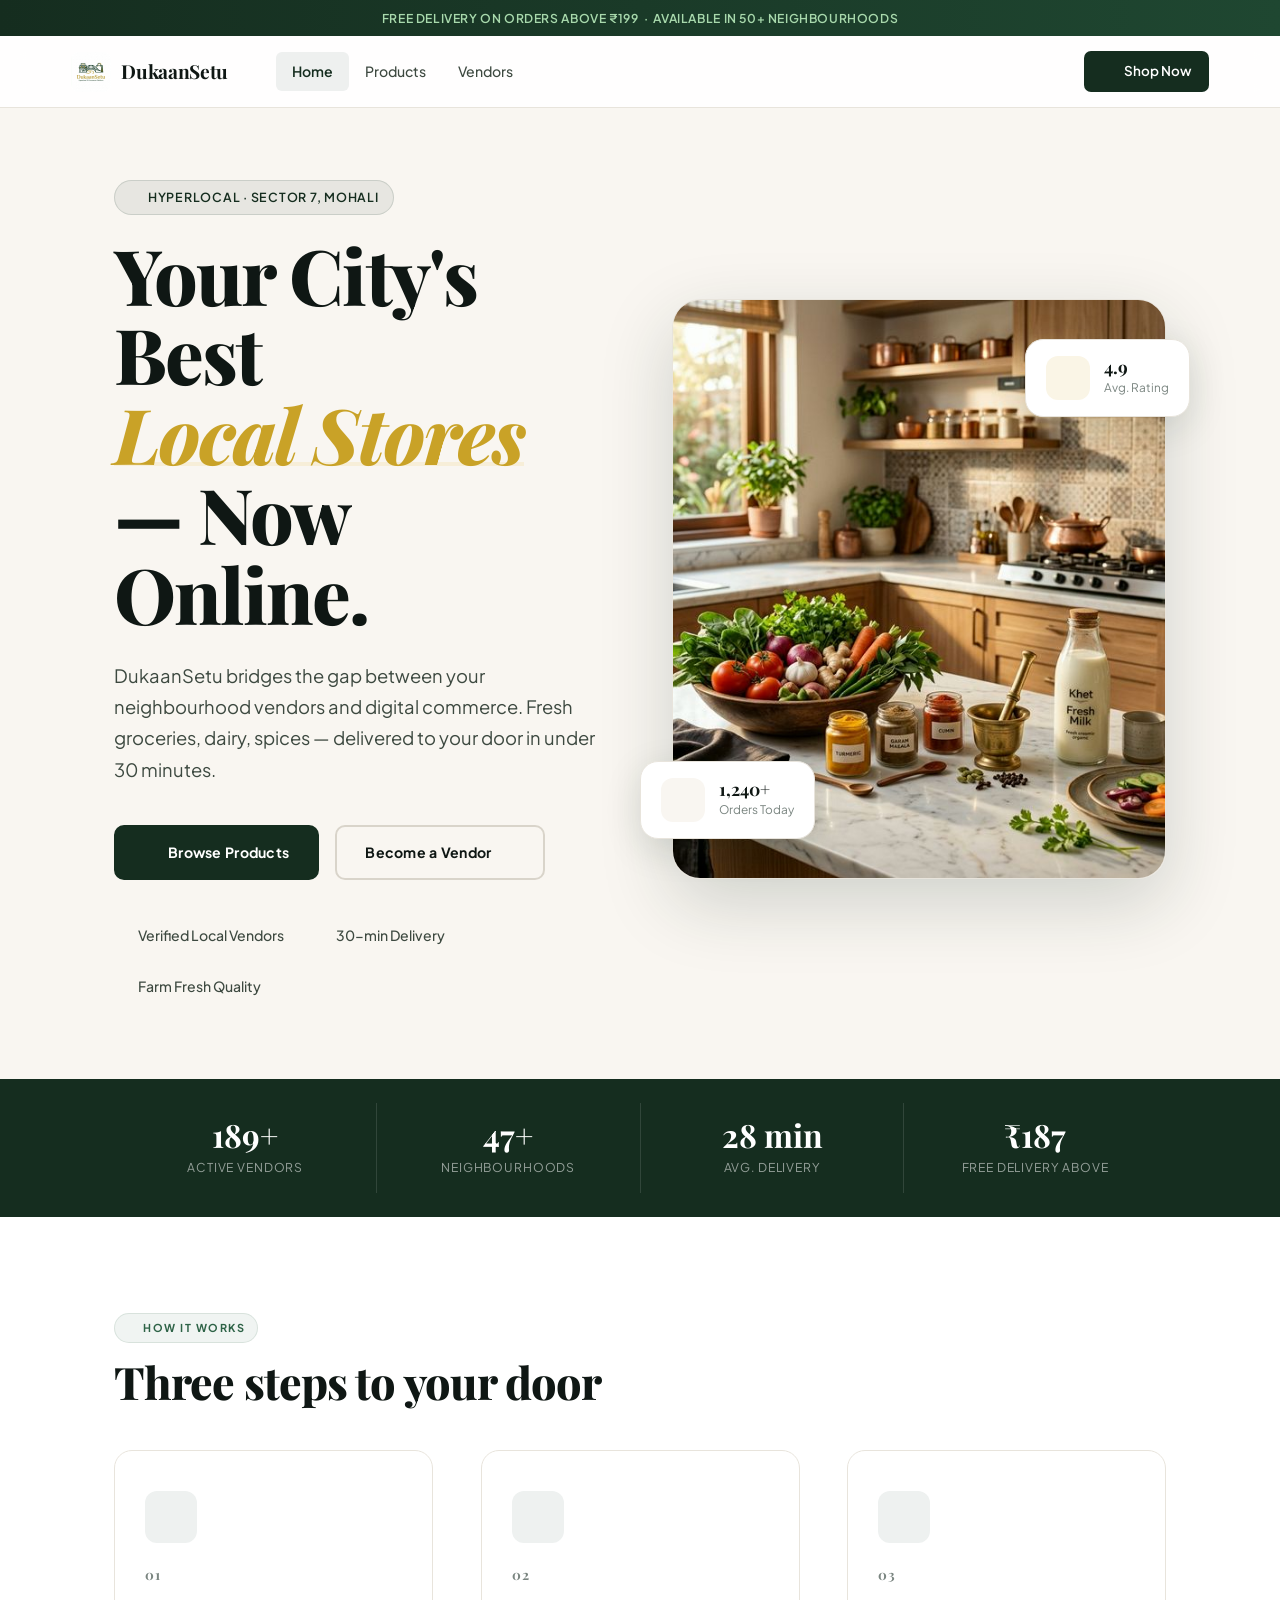
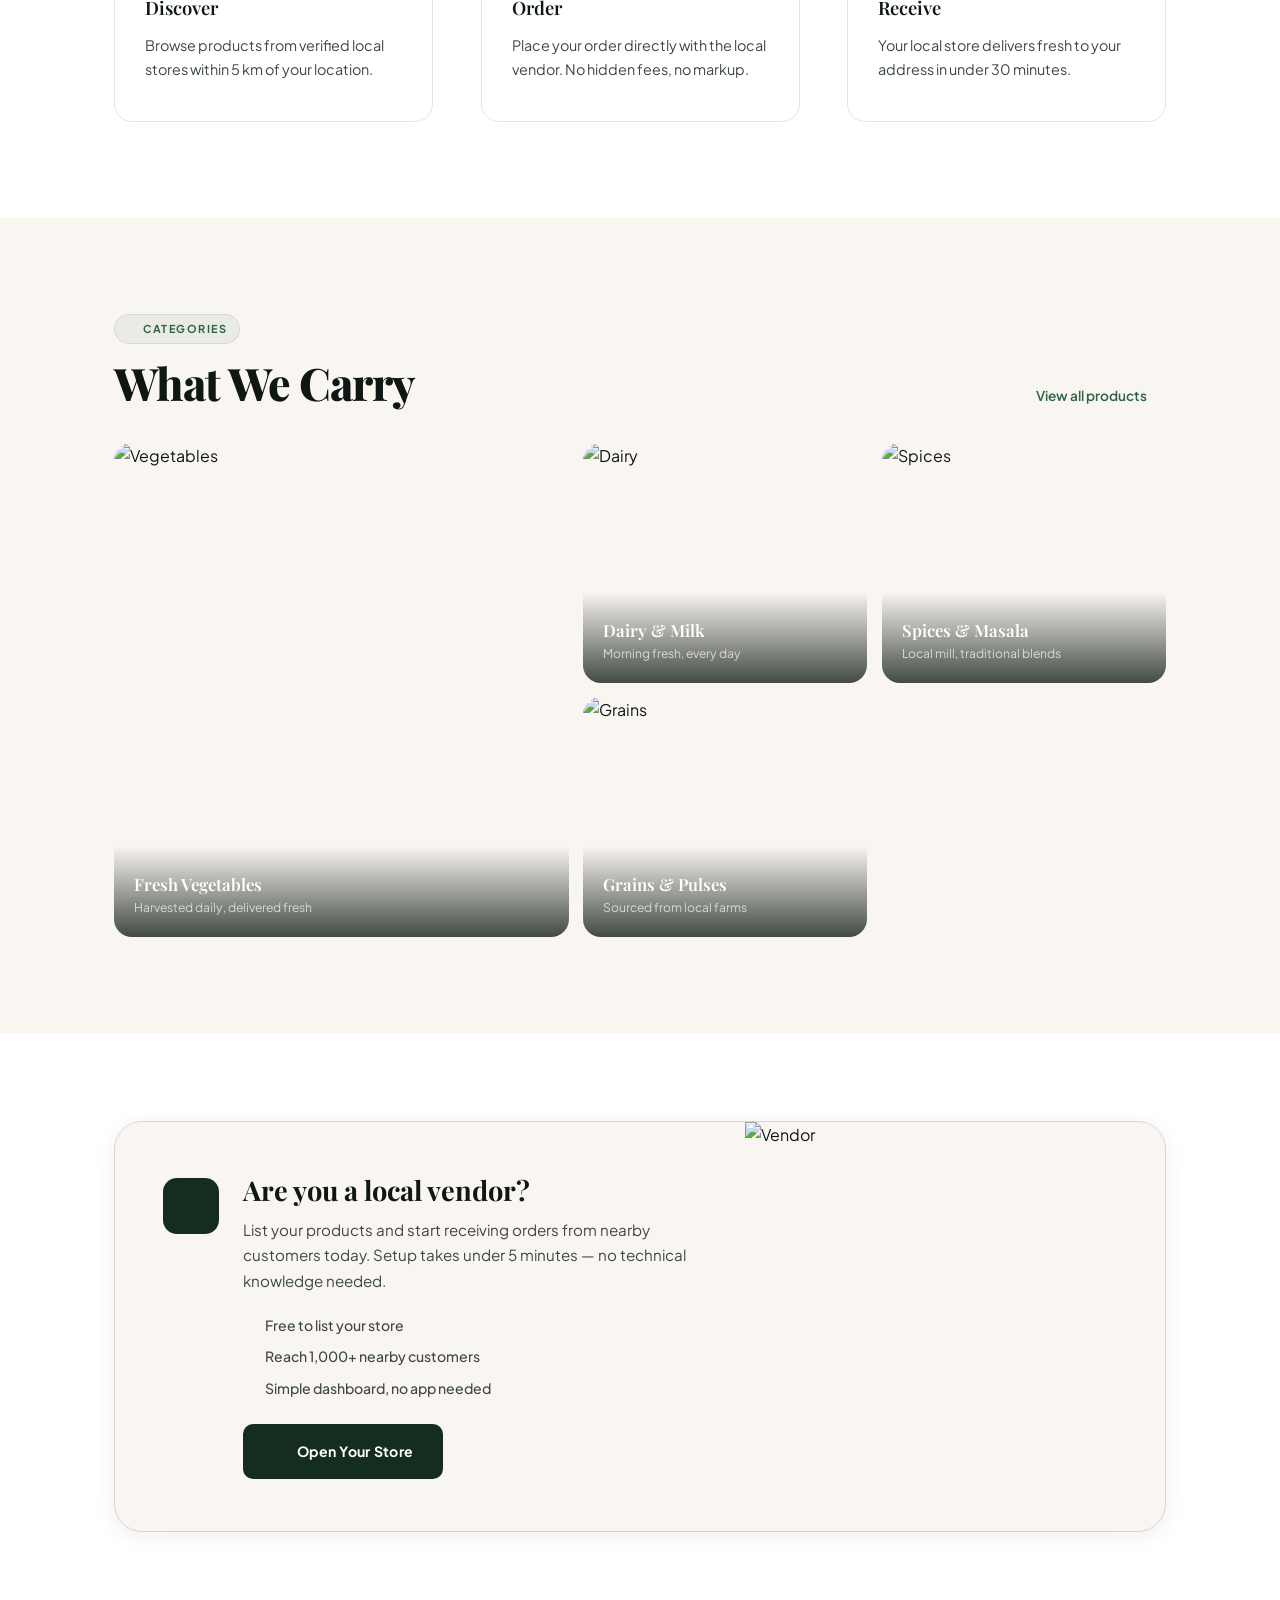
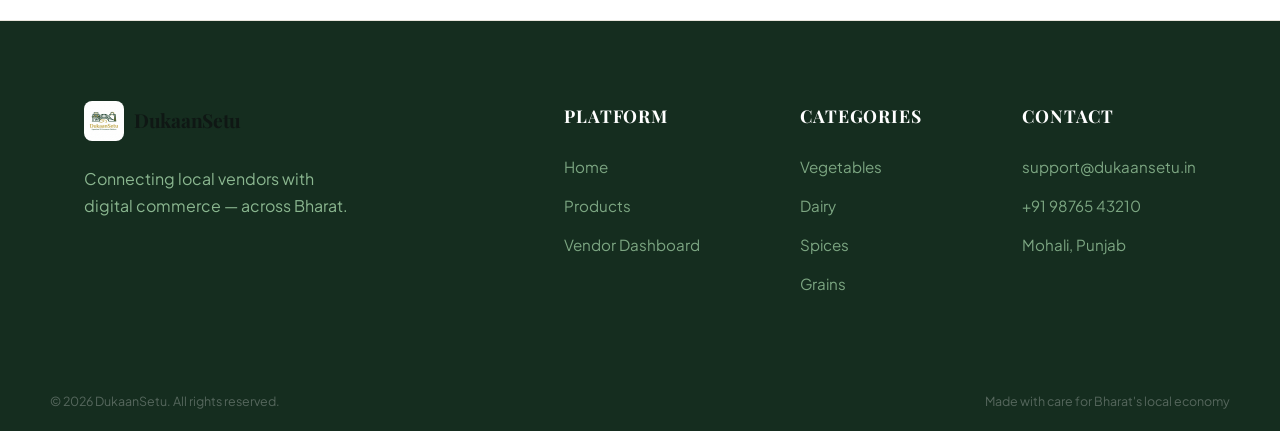
==== commit 617994fc: "Done" ====
--- a/index.html
+++ b/index.html
@@ -6,7 +6,7 @@
   <title>DukaanSetu — Hyperlocal Commerce Platform</title>
   <link rel="stylesheet" href="style.css"/>
   <link rel="preconnect" href="https://fonts.googleapis.com">
-  <link href="https://fonts.googleapis.com/css2?family=Fraunces:opsz,wght@9..144,300;9..144,500;9..144,700&family=Instrument+Sans:wght@400;500;600&display=swap" rel="stylesheet">
+  <link href="https://fonts.googleapis.com/css2?family=Playfair+Display:ital,wght@0,400..900;1,400..900&family=Plus+Jakarta+Sans:ital,wght@0,400..800;1,400..800&display=swap" rel="stylesheet">
   <!-- AOS Animation Library -->
   <link href="https://unpkg.com/aos@2.3.1/dist/aos.css" rel="stylesheet">
   <!-- Lucide icons -->
@@ -121,25 +121,25 @@
 <!-- ═══════════════════════════════════════
      STATS BAND
      ════════════════════════════════════════ -->
-<div class="stats-band" data-aos="fade-up">
+<div class="stats-band" data-aos="fade-up" data-aos-duration="600">
   <div class="stats-inner">
-    <div class="stat-block">
-      <p class="stat-big">200+</p>
+    <div class="stat-block" data-aos="zoom-in" data-aos-delay="100">
+      <p class="stat-big"><span class="count-up" data-target="200">0</span>+</p>
       <p class="stat-sub">Active Vendors</p>
     </div>
     <div class="stat-divider"></div>
-    <div class="stat-block">
-      <p class="stat-big">50+</p>
+    <div class="stat-block" data-aos="zoom-in" data-aos-delay="200">
+      <p class="stat-big"><span class="count-up" data-target="50">0</span>+</p>
       <p class="stat-sub">Neighbourhoods</p>
     </div>
     <div class="stat-divider"></div>
-    <div class="stat-block">
-      <p class="stat-big">30 min</p>
+    <div class="stat-block" data-aos="zoom-in" data-aos-delay="300">
+      <p class="stat-big"><span class="count-up" data-target="30">0</span> min</p>
       <p class="stat-sub">Avg. Delivery</p>
     </div>
     <div class="stat-divider"></div>
-    <div class="stat-block">
-      <p class="stat-big">₹199</p>
+    <div class="stat-block" data-aos="zoom-in" data-aos-delay="400">
+      <p class="stat-big">₹<span class="count-up" data-target="199">0</span></p>
       <p class="stat-sub">Free Delivery Above</p>
     </div>
   </div>
@@ -154,10 +154,10 @@
       <i data-lucide="zap" class="icon-xs kicker-icon"></i>
       How It Works
     </div>
-    <h2 class="section-h2" data-aos="fade-up">Three steps to your door</h2>
+    <h2 class="section-h2" data-aos="fade-up" data-aos-delay="50">Three steps to your door</h2>
 
     <div class="steps-row">
-      <div class="step-card" data-aos="fade-up" data-aos-delay="100">
+      <div class="step-card" data-aos="fade-right" data-aos-delay="100">
         <div class="step-icon-wrap">
           <i data-lucide="search" class="icon-md"></i>
         </div>
@@ -165,8 +165,8 @@
         <h3>Discover</h3>
         <p>Browse products from verified local stores within 5 km of your location.</p>
       </div>
-      <div class="step-connector" data-aos="fade-in" data-aos-delay="200"><i data-lucide="arrow-right" class="icon-sm"></i></div>
-      <div class="step-card" data-aos="fade-up" data-aos-delay="300">
+      <div class="step-connector" data-aos="fade-in" data-aos-delay="250"><i data-lucide="arrow-right" class="icon-sm"></i></div>
+      <div class="step-card" data-aos="fade-up" data-aos-delay="350">
         <div class="step-icon-wrap">
           <i data-lucide="shopping-cart" class="icon-md"></i>
         </div>
@@ -174,8 +174,8 @@
         <h3>Order</h3>
         <p>Place your order directly with the local vendor. No hidden fees, no markup.</p>
       </div>
-      <div class="step-connector" data-aos="fade-in" data-aos-delay="400"><i data-lucide="arrow-right" class="icon-sm"></i></div>
-      <div class="step-card" data-aos="fade-up" data-aos-delay="500">
+      <div class="step-connector" data-aos="fade-in" data-aos-delay="500"><i data-lucide="arrow-right" class="icon-sm"></i></div>
+      <div class="step-card" data-aos="fade-left" data-aos-delay="600">
         <div class="step-icon-wrap">
           <i data-lucide="bike" class="icon-md"></i>
         </div>
@@ -243,8 +243,8 @@
      ════════════════════════════════════════ -->
 <section class="vendor-cta-section">
   <div class="container">
-    <div class="vendor-cta-card" data-aos="fade-up">
-      <div class="vendor-cta-left">
+    <div class="vendor-cta-card" data-aos="zoom-in-up">
+      <div class="vendor-cta-left" data-aos="fade-right" data-aos-delay="100">
         <div class="vendor-cta-icon">
           <i data-lucide="store" class="icon-lg"></i>
         </div>
@@ -252,11 +252,11 @@
           <h3>Are you a local vendor?</h3>
           <p>List your products and start receiving orders from nearby customers today. Setup takes under 5 minutes — no technical knowledge needed.</p>
           <ul class="vendor-cta-list">
-            <li><i data-lucide="check" class="icon-xs"></i> Free to list your store</li>
-            <li><i data-lucide="check" class="icon-xs"></i> Reach 1,000+ nearby customers</li>
-            <li><i data-lucide="check" class="icon-xs"></i> Simple dashboard, no app needed</li>
+            <li data-aos="fade-right" data-aos-delay="200"><i data-lucide="check" class="icon-xs"></i> Free to list your store</li>
+            <li data-aos="fade-right" data-aos-delay="300"><i data-lucide="check" class="icon-xs"></i> Reach 1,000+ nearby customers</li>
+            <li data-aos="fade-right" data-aos-delay="400"><i data-lucide="check" class="icon-xs"></i> Simple dashboard, no app needed</li>
           </ul>
-          <a href="vendor.html" class="btn btn-forest" style="margin-top:24px">
+          <a href="vendor.html" class="btn btn-forest" style="margin-top:24px" data-aos="fade-up" data-aos-delay="500">
             <i data-lucide="plus-circle" class="icon-sm"></i>
             Open Your Store
           </a>
@@ -277,7 +277,7 @@
      ════════════════════════════════════════ -->
 <footer class="footer">
   <div class="footer-inner">
-    <div class="footer-brand">
+    <div class="footer-brand" data-aos="fade-right">
       <a href="index.html" class="nav-logo">
         <img src="logo.png" alt="DukaanSetu Logo" class="logo-img">
         <span class="logo-text">DukaanSetu</span>
@@ -285,20 +285,20 @@
       <p class="footer-tagline">Connecting local vendors with<br>digital commerce — across Bharat.</p>
     </div>
     <div class="footer-links">
-      <div class="footer-col">
+      <div class="footer-col" data-aos="fade-up" data-aos-delay="100">
         <p class="footer-col-title">Platform</p>
         <a href="index.html">Home</a>
         <a href="products.html">Products</a>
         <a href="vendor.html">Vendor Dashboard</a>
       </div>
-      <div class="footer-col">
+      <div class="footer-col" data-aos="fade-up" data-aos-delay="200">
         <p class="footer-col-title">Categories</p>
         <a href="products.html">Vegetables</a>
         <a href="products.html">Dairy</a>
         <a href="products.html">Spices</a>
         <a href="products.html">Grains</a>
       </div>
-      <div class="footer-col">
+      <div class="footer-col" data-aos="fade-up" data-aos-delay="300">
         <p class="footer-col-title">Contact</p>
         <a href="#">support@dukaansetu.in</a>
         <a href="#">+91 98765 43210</a>
--- a/style.css
+++ b/style.css
@@ -1,45 +1,50 @@
 /* ═══════════════════════════════════════════════
    DukaanSetu  ·  style.css
-   Aesthetic : Refined editorial · forest green + warm cream + deep ink
-   Fonts     : Fraunces (display serif) + Instrument Sans (UI)
+   Aesthetic : Premium E-Commerce · forest green + warm cream + gold
+   Fonts     : Playfair Display (display) + Plus Jakarta Sans (UI)
    ═══════════════════════════════════════════════ */
 
 /* ─── TOKENS ──────────────────────────────────── */
 :root {
   /* Premium Palette */
-  --forest:       #1A3A2A;
-  --forest-mid:   #2B5C41;
-  --forest-lt:    #3D7A58;
-  --leaf:         #7DC983;
-  --leaf-lt:      #B8E4BB;
-  --gold:         #D4AF37; /* New Gold Accent */
-  --gold-lt:      #F4E4BC;
-  --cream:        #F8F4EE;
-  --cream-dk:     #EDE8DF;
+  --forest:       #152D1F;
+  --forest-mid:   #1F4731;
+  --forest-lt:    #2E6347;
+  --leaf:         #5FAD68;
+  --leaf-lt:      #A8D9AC;
+  --gold:         #C9A227;
+  --gold-lt:      #F5E9C8;
+  --cream:        #F9F6F1;
+  --cream-dk:     #EEEAE2;
   --white:        #FFFFFF;
-  --glass:        rgba(255, 255, 255, 0.85);
-  --ink:          #18180F;
-  --ink-70:       #4A4A3A;
-  --ink-40:       #8A8A78;
-  --border:       #DDD8CF;
-  --border-lt:    #EAE6DE;
-
-  /* Refined Shadows */
-  --sh-xs: 0 1px 4px rgba(24,24,15,.06);
-  --sh-sm: 0 4px 18px rgba(26,58,42,.08);
-  --sh-md: 0 8px 32px rgba(26,58,42,.12);
-  --sh-lg: 0 20px 64px rgba(26,58,42,.15);
+  --glass:        rgba(255, 255, 255, 0.88);
+  --ink:          #0F1714;
+  --ink-70:       #3D4940;
+  --ink-40:       #7A8580;
+  --border:       #D9D4CA;
+  --border-lt:    #E8E4DC;
+
+  /* Shadows */
+  --sh-xs: 0 1px 4px rgba(15,23,20,.05);
+  --sh-sm: 0 4px 20px rgba(21,45,31,.08);
+  --sh-md: 0 10px 36px rgba(21,45,31,.13);
+  --sh-lg: 0 24px 72px rgba(21,45,31,.18);
+  --sh-glow: 0 0 0 3px rgba(21,45,31,.12);
 
   /* Typography */
-  --font-d: 'Fraunces', Georgia, serif;
-  --font-u: 'Instrument Sans', system-ui, sans-serif;
+  --font-d: 'Playfair Display', Georgia, serif;
+  --font-u: 'Plus Jakarta Sans', system-ui, sans-serif;
 
   /* Layout */
-  --nav-h: 72px; /* Slightly taller for elegance */
-  --topbar-h: 36px;
-  --r: 12px;
-  --r-lg: 20px;
-  --r-xl: 32px;
+  --nav-h:     72px;
+  --topbar-h:  36px;
+  --r:         10px;
+  --r-lg:      18px;
+  --r-xl:      28px;
+
+  /* Transitions */
+  --ease-out: cubic-bezier(0.22, 1, 0.36, 1);
+  --ease-spring: cubic-bezier(0.34, 1.56, 0.64, 1);
 }
 
 /* Logo Styling */
@@ -85,14 +90,15 @@
 /* ─── TOPBAR ──────────────────────────────────── */
 .topbar {
   height: var(--topbar-h);
-  background: var(--forest);
+  background: linear-gradient(90deg, var(--forest) 0%, var(--forest-mid) 100%);
   display: flex;
   align-items: center;
   justify-content: center;
-  font-size: 0.78rem;
-  font-weight: 500;
+  font-size: 0.76rem;
+  font-weight: 600;
   color: var(--leaf-lt);
-  letter-spacing: 0.03em;
+  letter-spacing: 0.05em;
+  text-transform: uppercase;
 }
 
 /* ─── NAVBAR ──────────────────────────────────── */
@@ -201,21 +207,31 @@
 .btn {
   display: inline-flex;
   align-items: center;
-  gap: 7px;
+  gap: 8px;
   font-family: var(--font-u);
-  font-size: 0.9rem;
-  font-weight: 600;
-  padding: 12px 26px;
-  border-radius: 10px;
+  font-size: 0.88rem;
+  font-weight: 700;
+  letter-spacing: 0.02em;
+  padding: 14px 28px;
+  border-radius: var(--r);
   border: 2px solid transparent;
   cursor: pointer;
-  transition: all 0.3s cubic-bezier(0.4, 0, 0.2, 1);
+  transition: all 0.3s var(--ease-out);
   white-space: nowrap;
   position: relative;
   overflow: hidden;
 }
-.btn:hover { transform: translateY(-2px); box-shadow: var(--sh-md); }
-.btn:active { transform: translateY(0); }
+.btn::before {
+  content: '';
+  position: absolute;
+  inset: 0;
+  background: rgba(255,255,255,0.08);
+  opacity: 0;
+  transition: opacity 0.2s;
+}
+.btn:hover::before { opacity: 1; }
+.btn:hover { transform: translateY(-3px); box-shadow: var(--sh-md); }
+.btn:active { transform: translateY(-1px); }
 
 .btn-forest {
   background: var(--forest);
@@ -238,28 +254,33 @@
 .btn-full { width: 100%; justify-content: center; }
 
 /* ─── SECTION SHARED ──────────────────────────── */
-.section { padding: 88px 0; }
+.section { padding: 96px 0; }
 
 .section-kicker {
   display: inline-flex;
   align-items: center;
-  gap: 5px;
-  font-size: 0.72rem;
-  font-weight: 600;
-  letter-spacing: 0.1em;
+  gap: 6px;
+  font-size: 0.68rem;
+  font-weight: 700;
+  letter-spacing: 0.14em;
   text-transform: uppercase;
   color: var(--forest-lt);
-  margin-bottom: 12px;
-}
-.kicker-icon { color: var(--forest-lt); }
+  margin-bottom: 14px;
+  padding: 5px 12px 5px 8px;
+  background: rgba(47,99,71,.07);
+  border-radius: 100px;
+  border: 1px solid rgba(47,99,71,.12);
+}
+.kicker-icon { color: var(--gold); }
 
 .section-h2 {
   font-family: var(--font-d);
-  font-size: clamp(1.8rem, 3.2vw, 2.6rem);
-  font-weight: 700;
-  color: var(--ink);
-  line-height: 1.15;
-  margin-bottom: 40px;
+  font-size: clamp(1.9rem, 3.5vw, 2.8rem);
+  font-weight: 800;
+  color: var(--ink);
+  line-height: 1.1;
+  letter-spacing: -0.02em;
+  margin-bottom: 44px;
 }
 
 .section-row-header {
@@ -311,12 +332,12 @@
 
 .hero-h1 {
   font-family: var(--font-d);
-  font-size: clamp(3rem, 6vw, 4.8rem);
-  font-weight: 700;
-  line-height: 1.05;
-  color: var(--ink);
-  letter-spacing: -0.01em;
-  margin-bottom: 24px;
+  font-size: clamp(2.8rem, 6vw, 5rem);
+  font-weight: 800;
+  line-height: 1.04;
+  color: var(--ink);
+  letter-spacing: -0.025em;
+  margin-bottom: 26px;
 }
 .hero-h1 em {
   font-style: italic;
@@ -467,17 +488,30 @@
 }
 .step-card {
   flex: 1;
-  padding: 36px 28px;
+  padding: 40px 30px;
   border-radius: var(--r-lg);
   border: 1.5px solid var(--border-lt);
-  transition: border-color 0.2s, transform 0.2s, box-shadow 0.2s;
+  transition: border-color 0.3s, transform 0.35s var(--ease-spring), box-shadow 0.3s;
   position: relative;
+  background: var(--white);
+  overflow: hidden;
+}
+.step-card::before {
+  content: '';
+  position: absolute;
+  top: 0; left: 0; right: 0;
+  height: 3px;
+  background: linear-gradient(90deg, var(--forest) 0%, var(--leaf) 100%);
+  transform: scaleX(0);
+  transform-origin: left;
+  transition: transform 0.4s var(--ease-out);
 }
 .step-card:hover {
   border-color: var(--leaf);
-  transform: translateY(-4px);
+  transform: translateY(-6px);
   box-shadow: var(--sh-md);
 }
+.step-card:hover::before { transform: scaleX(1); }
 .step-icon-wrap {
   width: 52px; height: 52px;
   background: rgba(26,58,42,.07);
@@ -691,18 +725,30 @@
 
 .product-card {
   background: var(--white);
-  border: 1px solid var(--border);
+  border: 1px solid var(--border-lt);
   border-radius: var(--r-lg);
   overflow: hidden;
-  transition: transform 0.2s, box-shadow 0.2s, border-color 0.2s;
-  animation: fadeUp 0.4s ease both;
+  transition: transform 0.35s var(--ease-spring), box-shadow 0.35s ease, border-color 0.2s;
+  animation: fadeUp 0.5s ease both;
   display: flex;
   flex-direction: column;
+  position: relative;
+}
+.product-card::after {
+  content: '';
+  position: absolute;
+  inset: 0;
+  border-radius: var(--r-lg);
+  box-shadow: inset 0 0 0 1.5px transparent;
+  pointer-events: none;
+  transition: box-shadow 0.3s ease;
+}
+.product-card:hover::after {
+  box-shadow: inset 0 0 0 1.5px var(--leaf);
 }
 .product-card:hover {
-  transform: translateY(-5px);
-  box-shadow: var(--sh-md);
-  border-color: var(--leaf-lt);
+  transform: translateY(-8px) scale(1.01);
+  box-shadow: var(--sh-lg);
 }
 .product-card-img-wrap {
   position: relative;
@@ -786,6 +832,11 @@
 
 /* ─── RECOMMENDATIONS ─────────────────────────── */
 .reco-section { background: var(--white); }
+.reco-actions {
+  display: flex;
+  align-items: center;
+  gap: 20px;
+}
 .reco-refresh-hint {
   display: flex;
   align-items: center;
@@ -794,43 +845,140 @@
   color: var(--ink-40);
   flex-shrink: 0;
 }
-
+.slider-nav {
+  display: flex;
+  gap: 8px;
+}
+.slider-btn {
+  width: 40px; height: 40px;
+  border-radius: 50%;
+  border: 1px solid var(--border);
+  background: var(--white);
+  color: var(--ink-70);
+  display: flex; justify-content: center; align-items: center;
+  cursor: pointer;
+  transition: all 0.25s ease;
+}
+.slider-btn:hover {
+  background: var(--forest);
+  color: var(--white);
+  border-color: var(--forest);
+  transform: translateY(-2px);
+  box-shadow: var(--sh-md);
+}
+.slider-btn:active {
+  transform: translateY(0);
+}
+
+/* Horizontal Scroll Slider */
 .reco-grid {
-  display: grid;
-  grid-template-columns: repeat(3, 1fr);
-  gap: 22px;
-}
+  display: flex;
+  gap: 24px;
+  overflow-x: auto;
+  scroll-snap-type: x mandatory;
+  scroll-behavior: smooth;
+  padding-bottom: 24px; /* Room for shadow */
+  -webkit-overflow-scrolling: touch;
+  /* Hide scrollbar */
+  scrollbar-width: none; 
+  -ms-overflow-style: none;
+}
+.reco-grid::-webkit-scrollbar {
+  display: none;
+}
+
 .reco-card {
-  background: var(--cream);
-  border: 1.5px solid var(--border);
+  flex: 0 0 calc(33.333% - 16px);
+  min-width: 280px; 
+  height: 380px;
+  scroll-snap-align: start;
+  
+  position: relative;
   border-radius: var(--r-lg);
   overflow: hidden;
   cursor: pointer;
-  transition: transform 0.2s, border-color 0.2s, box-shadow 0.2s;
-  animation: fadeUp 0.4s ease both;
+  box-shadow: 0 4px 12px rgba(0,0,0,0.08);
+  transition: transform 0.25s cubic-bezier(0.2, 0.8, 0.2, 1), box-shadow 0.25s ease;
+  animation: fadeUp 0.3s ease both;
+}
+.reco-card::after {
+  content: '';
+  position: absolute;
+  top: 50%; left: 0; right: 0; bottom: 0;
+  background: linear-gradient(to top, rgba(0,0,0,0.85) 0%, rgba(0,0,0,0.4) 40%, transparent 100%);
+  z-index: 1;
+  pointer-events: none;
 }
 .reco-card:hover, .reco-card.selected {
-  transform: translateY(-4px);
-  border-color: var(--forest-lt);
-  box-shadow: var(--sh-md);
+  transform: translateY(-8px);
+  box-shadow: 0 16px 32px rgba(0,0,0,0.15);
 }
 .reco-card-img {
-  height: 155px;
+  position: absolute;
+  top: 0; left: 0;
   width: 100%;
+  height: 100%;
   object-fit: cover;
-  transition: transform 0.4s ease;
-}
-.reco-card:hover .reco-card-img { transform: scale(1.04); }
-.reco-card-body { padding: 16px 18px; }
+  transition: transform 0.4s cubic-bezier(0.2, 0.8, 0.2, 1);
+  z-index: 0;
+}
+.reco-card:hover .reco-card-img { transform: scale(1.08); }
+
+.reco-badge {
+  position: absolute;
+  top: 16px;
+  right: 16px;
+  background: rgba(0,0,0,0.3);
+  backdrop-filter: blur(8px);
+  border: 1px solid rgba(255,255,255,0.2);
+  color: var(--white);
+  padding: 6px 12px;
+  border-radius: 100px;
+  font-size: 0.72rem;
+  font-weight: 600;
+  display: flex;
+  align-items: center;
+  gap: 6px;
+  z-index: 2;
+  text-transform: uppercase;
+  letter-spacing: 0.05em;
+}
+
+.reco-card-body {
+  position: absolute;
+  bottom: 0; left: 0; right: 0;
+  padding: 24px 20px;
+  z-index: 2;
+  display: flex;
+  flex-direction: column;
+}
 .reco-name {
   font-family: var(--font-d);
-  font-size: 1rem;
-  font-weight: 600;
-  color: var(--ink);
-  margin-bottom: 4px;
-}
-.reco-why { font-size: 0.78rem; color: var(--ink-40); margin-bottom: 8px; line-height: 1.5; }
-.reco-price { font-family: var(--font-d); font-weight: 700; color: var(--forest); font-size: 1.05rem; }
+  font-size: 1.4rem;
+  font-weight: 700;
+  color: var(--white);
+  margin-bottom: 6px;
+  text-shadow: 0 2px 4px rgba(0,0,0,0.3);
+}
+.reco-why {
+  font-size: 0.92rem;
+  color: rgba(255,255,255,0.9);
+  margin-bottom: 14px;
+  line-height: 1.4;
+  text-shadow: 0 1px 2px rgba(0,0,0,0.3);
+}
+.reco-price {
+  font-family: var(--font-u);
+  font-weight: 700;
+  color: var(--gold);
+  font-size: 1.15rem;
+  background: rgba(0,0,0,0.4);
+  backdrop-filter: blur(6px);
+  padding: 6px 14px;
+  border-radius: 8px;
+  align-self: flex-start;
+  border: 1px solid rgba(255,255,255,0.15);
+}
 
 /* ─── KPI ROW ─────────────────────────────────── */
 .kpi-row {
@@ -841,16 +989,29 @@
 }
 .kpi-card {
   background: var(--white);
-  border: 1px solid var(--border);
+  border: 1px solid var(--border-lt);
   border-radius: var(--r-lg);
-  padding: 22px 22px;
+  padding: 24px 22px;
   display: flex;
   align-items: center;
   gap: 16px;
   box-shadow: var(--sh-xs);
-  transition: box-shadow 0.2s, transform 0.2s;
-}
-.kpi-card:hover { box-shadow: var(--sh-sm); transform: translateY(-2px); }
+  transition: box-shadow 0.3s, transform 0.35s var(--ease-spring);
+  position: relative;
+  overflow: hidden;
+}
+.kpi-card::after {
+  content: '';
+  position: absolute;
+  bottom: 0; left: 0; right: 0;
+  height: 3px;
+  background: linear-gradient(90deg, var(--forest), var(--leaf));
+  transform: scaleX(0);
+  transform-origin: left;
+  transition: transform 0.4s var(--ease-out);
+}
+.kpi-card:hover { box-shadow: var(--sh-md); transform: translateY(-4px); }
+.kpi-card:hover::after { transform: scaleX(1); }
 .kpi-icon {
   width: 48px; height: 48px;
   border-radius: 12px;
@@ -954,6 +1115,33 @@
 .form-group select:focus {
   border-color: var(--forest);
   box-shadow: 0 0 0 3px rgba(26,58,42,.1);
+}
+.file-input {
+  padding: 8px 12px;
+  background: var(--white);
+  border: 1.5px dashed var(--border);
+  cursor: pointer;
+  border-radius: 8px;
+  font-family: var(--font-u);
+  font-size: 0.85rem;
+  color: var(--ink-70);
+}
+.file-input::file-selector-button {
+  background: var(--cream-dk);
+  border: none;
+  padding: 6px 14px;
+  border-radius: 6px;
+  font-family: var(--font-u);
+  font-size: 0.8rem;
+  font-weight: 600;
+  color: var(--ink);
+  cursor: pointer;
+  margin-right: 12px;
+  transition: all 0.2s ease;
+}
+.file-input::file-selector-button:hover {
+  background: var(--forest);
+  color: var(--white);
 }
 .form-error {
   color: var(--red);
@@ -1162,8 +1350,28 @@
 
 /* ─── ANIMATIONS ──────────────────────────────── */
 @keyframes fadeUp {
-  from { opacity: 0; transform: translateY(16px); }
+  from { opacity: 0; transform: translateY(24px); }
   to   { opacity: 1; transform: translateY(0); }
+}
+@keyframes fadeIn {
+  from { opacity: 0; }
+  to   { opacity: 1; }
+}
+@keyframes slideInLeft {
+  from { opacity: 0; transform: translateX(-24px); }
+  to   { opacity: 1; transform: translateX(0); }
+}
+@keyframes slideInRight {
+  from { opacity: 0; transform: translateX(24px); }
+  to   { opacity: 1; transform: translateX(0); }
+}
+@keyframes scaleIn {
+  from { opacity: 0; transform: scale(0.94); }
+  to   { opacity: 1; transform: scale(1); }
+}
+/* Scroll-triggered reveal base */
+[data-aos] {
+  will-change: transform, opacity;
 }
 
 /* ─── RESPONSIVE ──────────────────────────────── */
